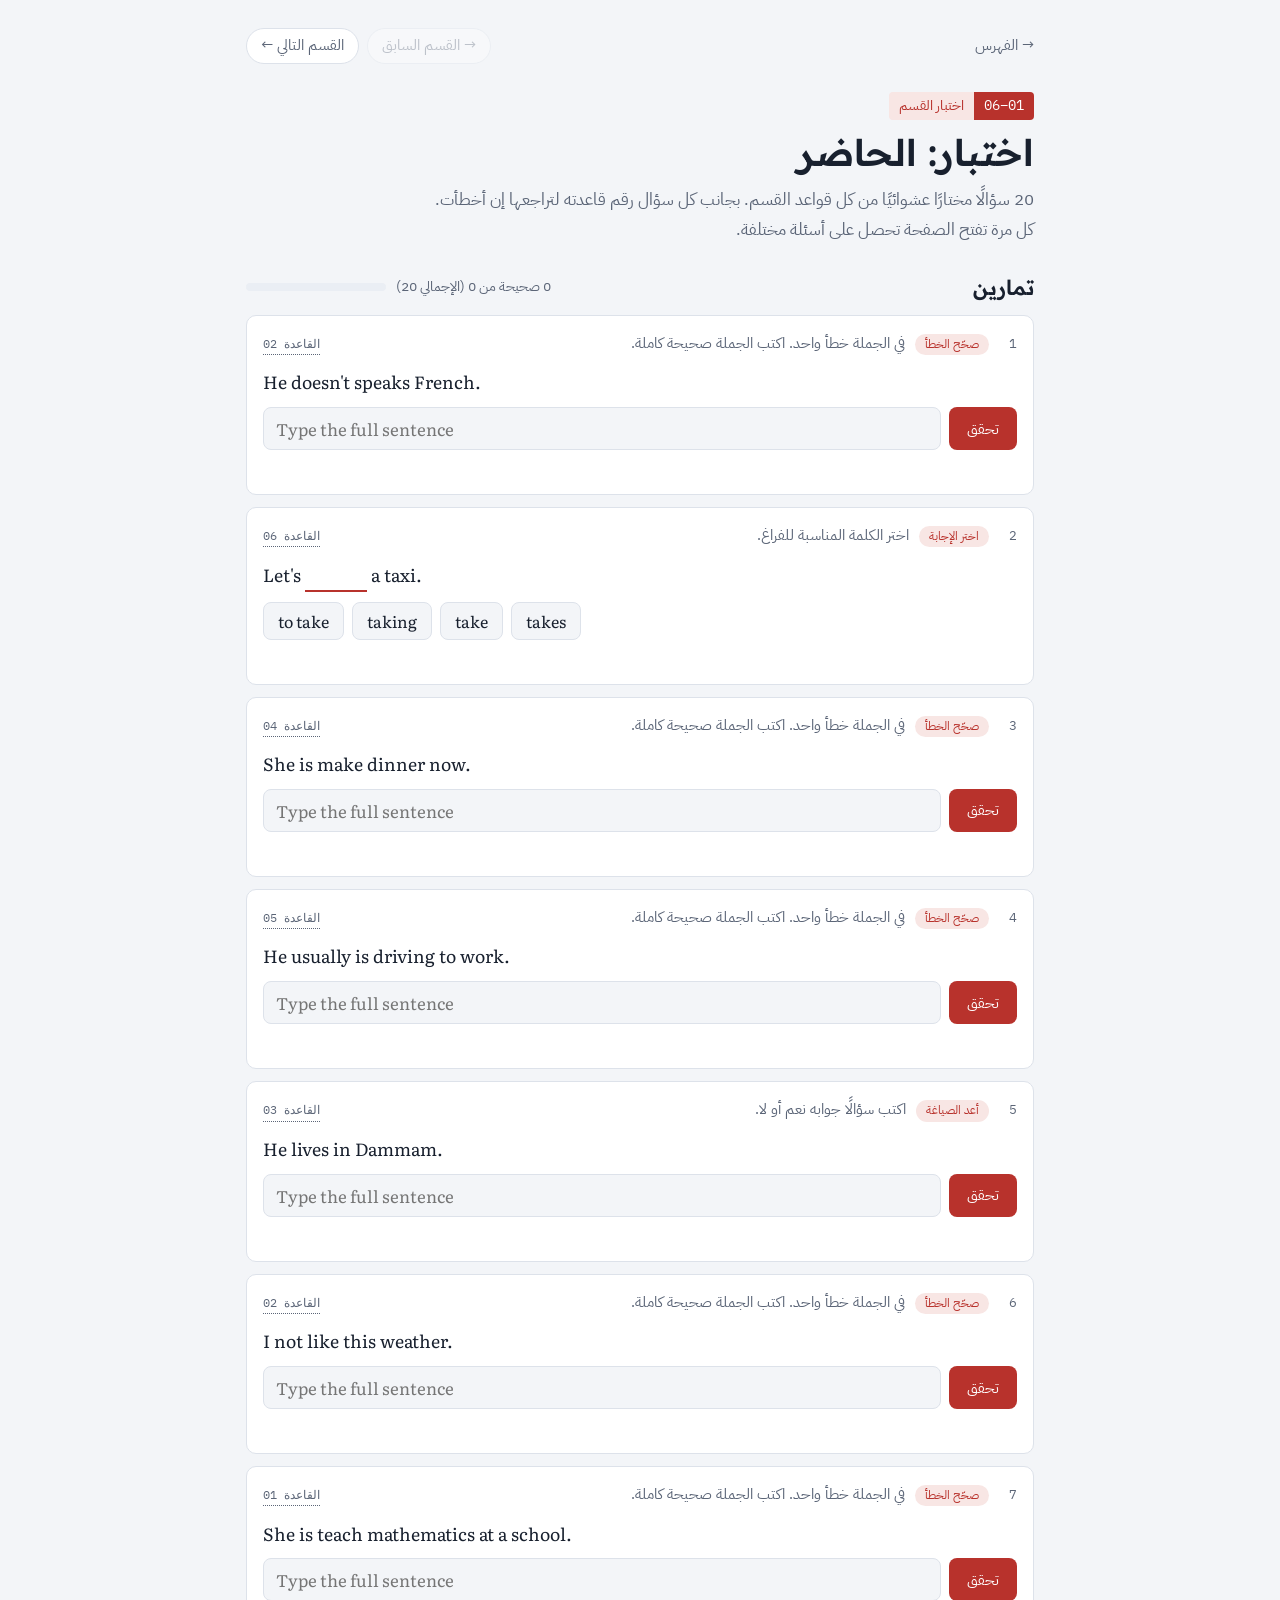
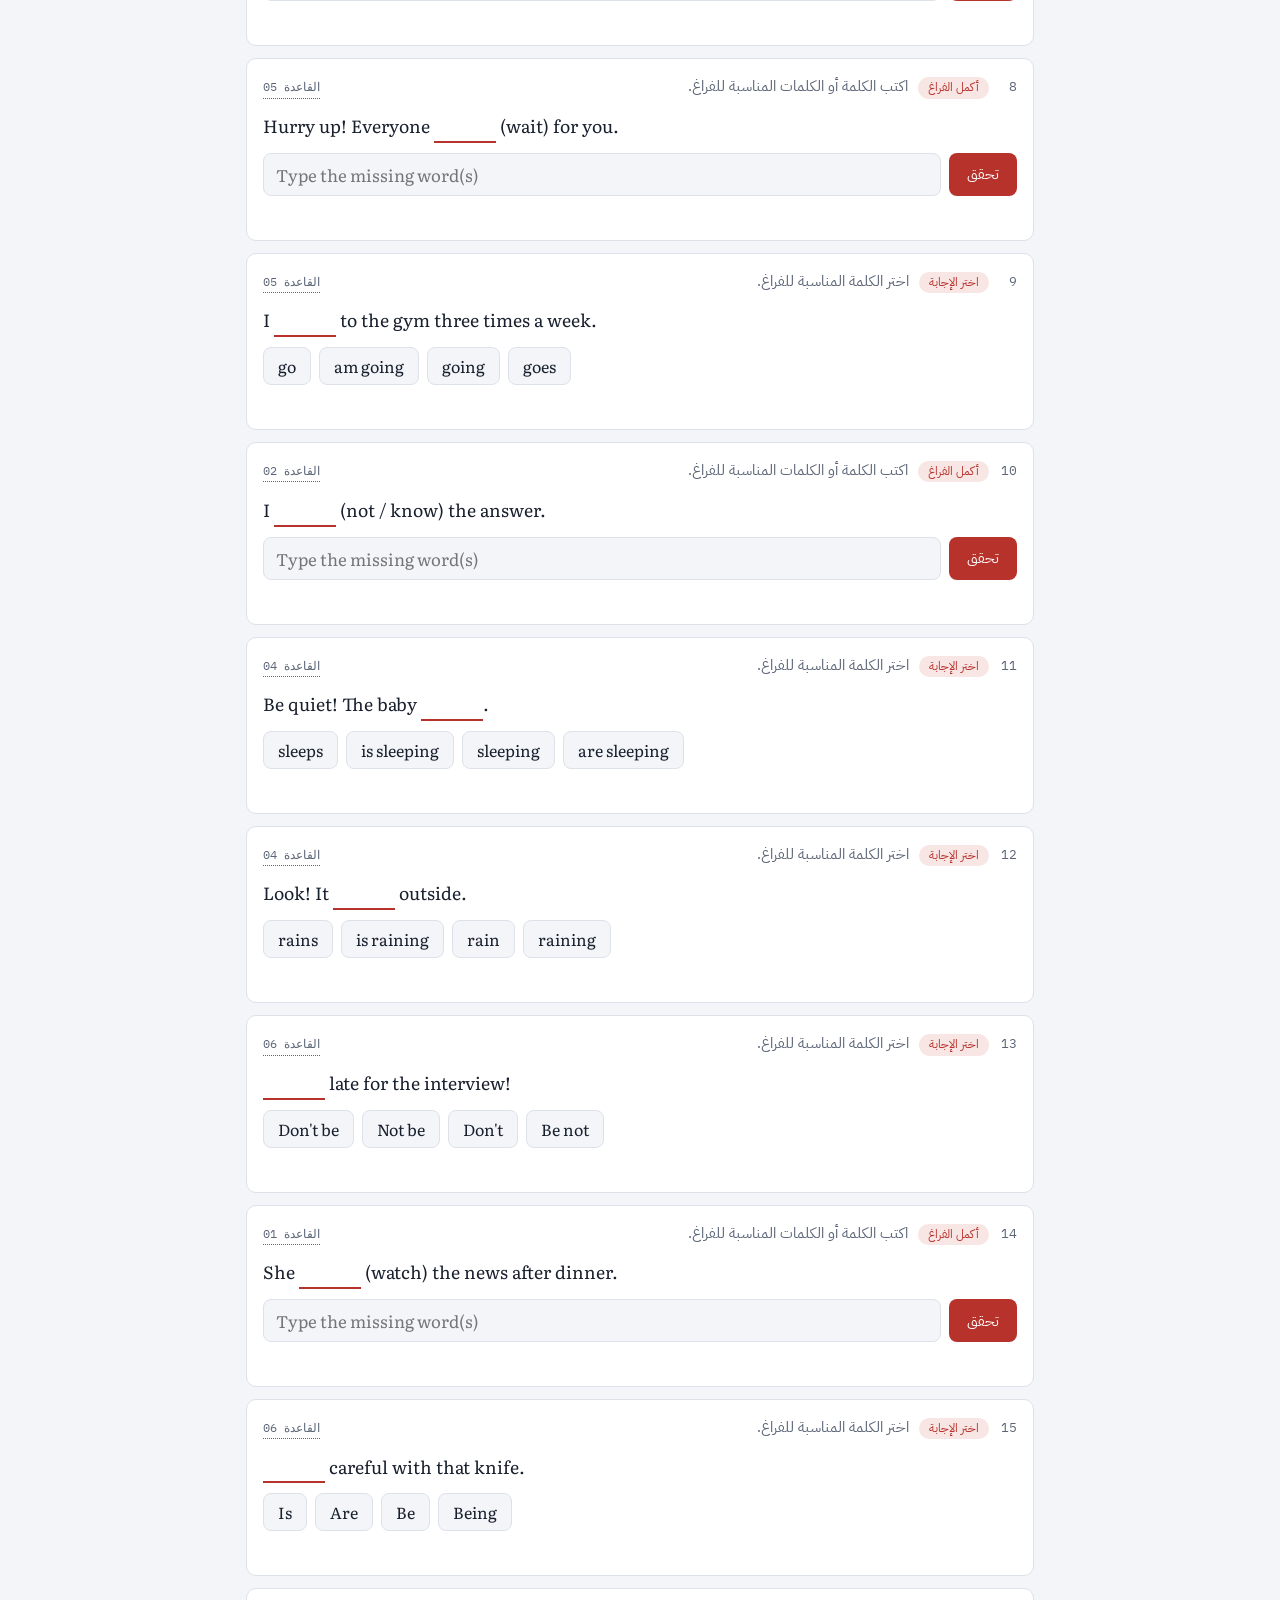
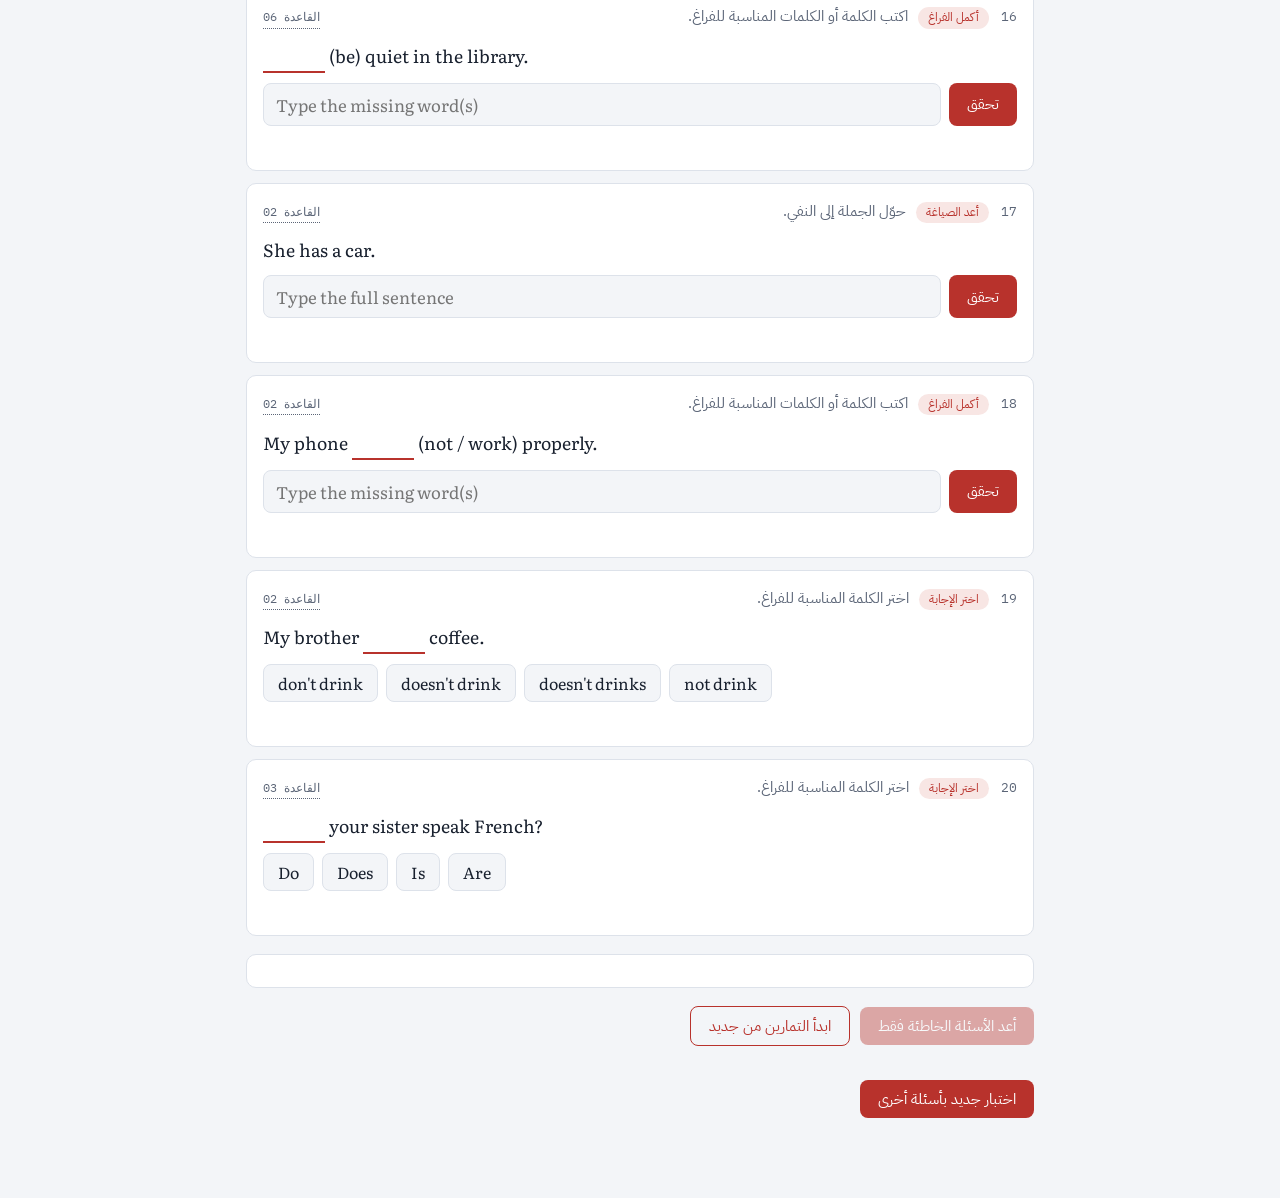
==== review.html @ ecc9dda6 "Add IELTS grammar study site: 120 rules with exercises and section tests Co-Authored-By: Claude Opus" ====
<!doctype html>
<html lang="ar" dir="rtl">
<head>
<meta charset="utf-8">
<meta name="viewport" content="width=device-width, initial-scale=1, viewport-fit=cover">
<title>اختبار القسم | قواعد الإنجليزية</title>
<link rel="preconnect" href="https://fonts.googleapis.com">
<link rel="preconnect" href="https://fonts.gstatic.com" crossorigin>
<link rel="stylesheet" href="https://fonts.googleapis.com/css2?family=IBM+Plex+Mono:wght@400;500&family=IBM+Plex+Sans+Arabic:wght@400;500;600&family=Literata:opsz,wght@7..72,400;7..72,600&family=Readex+Pro:wght@500;600&display=swap">
<link rel="stylesheet" href="assets/style.css">
<script src="data/catalog.js"></script>
<script src="assets/app.js"></script>
</head>
<body class="c-red">
<main class="wrap" id="review-root">
  <p>جارٍ تحضير الاختبار…</p>
</main>
</body>
</html>
---- assets/style.css ----
/* Layout: right-to-left study notebook — a narrow reading column, colored section tabs like the book's contents page. */
:root {
  --bg: #f3f5f8;
  --paper: #ffffff;
  --ink: #18202e;
  --muted: #5b6577;
  --line: #dde2ea;
  --soft: #eaeef4;

  --red: #b8322c;    --red-soft: #f8e6e4;
  --teal: #1f6b5a;   --teal-soft: #e1f0ec;
  --purple: #4e2f78; --purple-soft: #ece6f5;
  --orange: #c4621c; --orange-soft: #fbeadb;
  --olive: #5f8a1f;  --olive-soft: #ebf3dd;
  --blue: #2357a6;   --blue-soft: #e2ebf8;

  --ok: #1b7f45;   --ok-soft: #e0f3e8;
  --bad: #c0352b;  --bad-soft: #fbe5e2;

  /* token colors inside formulas */
  --tk-s: #2357a6; --tk-a: #c4621c; --tk-v: #1b7f45; --tk-n: #c0352b; --tk-q: #4e2f78;

  --f-ar: "IBM Plex Sans Arabic", "Segoe UI", Tahoma, sans-serif;
  --f-display: "Readex Pro", "IBM Plex Sans Arabic", "Segoe UI", sans-serif;
  --f-en: "Literata", Georgia, "Times New Roman", serif;
  --f-mono: "IBM Plex Mono", Consolas, monospace;

  --sec: var(--red);
  --sec-soft: var(--red-soft);
  --radius: 10px;
}
@media (prefers-color-scheme: dark) {
  :root:not([data-theme="light"]) {
    --bg: #11151c; --paper: #181e28; --ink: #e6eaf1; --muted: #9aa4b5; --line: #2a3240; --soft: #212936;
    --red: #ef7b70; --red-soft: #3a2224;
    --teal: #5cc2a6; --teal-soft: #17302b;
    --purple: #b79ae6; --purple-soft: #2b2340;
    --orange: #f2a065; --orange-soft: #3a2a1c;
    --olive: #a9d46a; --olive-soft: #26321a;
    --blue: #7fa9ec; --blue-soft: #1c2a42;
    --ok: #5fd08f; --ok-soft: #173225; --bad: #f2867b; --bad-soft: #3b2120;
    --tk-s: #7fa9ec; --tk-a: #f2a065; --tk-v: #5fd08f; --tk-n: #f2867b; --tk-q: #b79ae6;
    color-scheme: dark;
  }
}
:root[data-theme="dark"] {
  --bg: #11151c; --paper: #181e28; --ink: #e6eaf1; --muted: #9aa4b5; --line: #2a3240; --soft: #212936;
  --red: #ef7b70; --red-soft: #3a2224;
  --teal: #5cc2a6; --teal-soft: #17302b;
  --purple: #b79ae6; --purple-soft: #2b2340;
  --orange: #f2a065; --orange-soft: #3a2a1c;
  --olive: #a9d46a; --olive-soft: #26321a;
  --blue: #7fa9ec; --blue-soft: #1c2a42;
  --ok: #5fd08f; --ok-soft: #173225; --bad: #f2867b; --bad-soft: #3b2120;
  --tk-s: #7fa9ec; --tk-a: #f2a065; --tk-v: #5fd08f; --tk-n: #f2867b; --tk-q: #b79ae6;
  color-scheme: dark;
}

.c-red    { --sec: var(--red);    --sec-soft: var(--red-soft); }
.c-teal   { --sec: var(--teal);   --sec-soft: var(--teal-soft); }
.c-purple { --sec: var(--purple); --sec-soft: var(--purple-soft); }
.c-orange { --sec: var(--orange); --sec-soft: var(--orange-soft); }
.c-olive  { --sec: var(--olive);  --sec-soft: var(--olive-soft); }
.c-blue   { --sec: var(--blue);   --sec-soft: var(--blue-soft); }

* { box-sizing: border-box; }
html { -webkit-text-size-adjust: 100%; }
body {
  margin: 0;
  background: var(--bg);
  color: var(--ink);
  font-family: var(--f-ar);
  font-size: 17px;
  line-height: 1.75;
}
a { color: var(--sec); }
a:focus-visible, button:focus-visible, input:focus-visible { outline: 3px solid var(--sec); outline-offset: 2px; }

.wrap {
  max-width: 820px;
  margin: 0 auto;
  padding-block: 28px 80px;
  padding-left: max(16px, env(safe-area-inset-left, 0px));
  padding-right: max(16px, env(safe-area-inset-right, 0px));
}

h1, h2, h3 { font-family: var(--f-display); line-height: 1.35; text-wrap: balance; margin: 0; }
h1 { font-size: clamp(1.7rem, 4vw, 2.3rem); font-weight: 600; }
h2 { font-size: 1.3rem; font-weight: 600; }
h3 { font-size: 1.05rem; font-weight: 600; }
p { margin: 0; }

.en { font-family: var(--f-en); direction: ltr; unicode-bidi: isolate; }
.en-block { font-family: var(--f-en); direction: ltr; text-align: left; }

/* ---------- top bar ---------- */
.topbar { display: flex; align-items: center; justify-content: space-between; gap: 12px; flex-wrap: wrap; margin-bottom: 28px; font-size: .92rem; color: var(--muted); }
.topbar a { color: var(--muted); text-decoration: none; }
.topbar a:hover { color: var(--ink); }
.pager { display: flex; gap: 8px; }
.pager a { border: 1px solid var(--line); border-radius: 999px; padding: 4px 14px; background: var(--paper); }
.pager a[aria-disabled="true"] { opacity: .35; pointer-events: none; }

/* ---------- home ---------- */
.home-head { display: grid; gap: 10px; margin-bottom: 26px; }
.home-head .lead { color: var(--muted); max-width: 60ch; }
.stats { display: flex; gap: 22px; flex-wrap: wrap; margin-top: 6px; font-size: .95rem; }
.stats b { font-family: var(--f-display); font-size: 1.4rem; font-variant-numeric: tabular-nums; display: block; line-height: 1.2; }
.legend { display: flex; gap: 16px; flex-wrap: wrap; font-size: .85rem; color: var(--muted); margin-bottom: 18px; }
.legend span { display: inline-flex; align-items: center; gap: 6px; }

.group { margin-bottom: 26px; }
.group-head { display: flex; align-items: baseline; gap: 10px; padding-bottom: 6px; border-bottom: 2px solid var(--sec); margin-bottom: 6px; }
.group-head h2 { color: var(--sec); }
.group-head .en { color: var(--muted); font-size: .9rem; }
.group-head .count { margin-inline-start: auto; font-size: .82rem; color: var(--muted); font-variant-numeric: tabular-nums; }

.rules { list-style: none; margin: 0; padding: 0; }
.rule { display: grid; grid-template-columns: 46px 1fr auto; align-items: center; gap: 12px; padding: 7px 0; border-bottom: 1px solid var(--line); }
.rule .num { background: var(--sec); color: var(--paper); font-family: var(--f-mono); font-size: .85rem; text-align: center; border-radius: 4px 0 0 4px; padding: 2px 0; font-variant-numeric: tabular-nums; }
.rule .name { min-width: 0; direction: ltr; unicode-bidi: isolate; text-align: right; font-family: var(--f-en); font-size: 1rem; }
.rule a.name { color: var(--ink); text-decoration: none; }
.rule a.name:hover { color: var(--sec); }
.rule.locked .name { color: var(--muted); }
.rule.locked .num { opacity: .45; }
.rule .state { font-size: .78rem; white-space: nowrap; min-width: 64px; text-align: center; border-radius: 999px; padding: 1px 10px; }
.state.soon { color: var(--muted); }
.state.todo { background: var(--sec-soft); color: var(--sec); }
.state.done { background: var(--ok-soft); color: var(--ok); font-variant-numeric: tabular-nums; }
.state.mid  { background: var(--orange-soft); color: var(--orange); font-variant-numeric: tabular-nums; }
.star { color: var(--orange); font-size: .8rem; margin-inline-start: 6px; }

/* ---------- lesson ---------- */
.lesson-head { display: grid; gap: 8px; margin-bottom: 28px; }
.tab { display: inline-flex; align-items: stretch; align-self: start; justify-self: start; font-size: .85rem; border-radius: 4px; overflow: hidden; }
.tab .n { background: var(--sec); color: var(--paper); padding: 2px 10px; font-family: var(--f-mono); }
.tab .g { background: var(--sec-soft); color: var(--sec); padding: 2px 10px; }
.lesson-head .en-title { font-family: var(--f-en); font-size: 1.15rem; color: var(--muted); direction: ltr; text-align: right; }

section.block { margin-bottom: 34px; }
section.block > h2 { display: flex; align-items: center; gap: 10px; margin-bottom: 12px; }
section.block > h2::before { content: ""; width: 10px; height: 10px; background: var(--sec); border-radius: 2px; flex: none; }

.idea { font-size: 1.12rem; background: var(--paper); border-inline-start: 4px solid var(--sec); padding: 16px 18px; border-radius: 0 var(--radius) var(--radius) 0; }
.uses { margin: 14px 0 0; padding: 0; list-style: none; display: grid; gap: 8px; }
.uses li { display: grid; grid-template-columns: 22px 1fr; gap: 6px; }
.uses li::before { content: "\2190"; color: var(--sec); font-weight: 700; }
.uses li > div { min-width: 0; }
.uses .en { color: var(--muted); font-size: .95rem; }

/* formula table */
.formula-wrap { overflow-x: auto; background: var(--paper); border: 1px solid var(--line); border-radius: var(--radius); }
.formula { width: 100%; border-collapse: collapse; }
.formula th { font-weight: 600; font-size: .9rem; color: var(--sec); background: var(--sec-soft); text-align: right; padding: 10px 14px; width: 92px; white-space: nowrap; }
.formula td { padding: 10px 14px; font-family: var(--f-en); direction: ltr; text-align: left; font-size: 1.05rem; }
.formula tr + tr th, .formula tr + tr td { border-top: 1px solid var(--line); }
.tk { font-weight: 600; }
.tk-s { color: var(--tk-s); } .tk-a { color: var(--tk-a); } .tk-v { color: var(--tk-v); } .tk-n { color: var(--tk-n); } .tk-q { color: var(--tk-q); }
.tk-x { color: var(--muted); }
.arrow { color: var(--muted); padding: 0 6px; font-family: var(--f-ar); }
.key { display: flex; flex-wrap: wrap; gap: 6px 16px; font-size: .82rem; color: var(--muted); margin-top: 10px; }
.key span::before { content: ""; display: inline-block; width: 9px; height: 9px; border-radius: 2px; margin-inline-end: 6px; background: currentColor; vertical-align: middle; }

.notes { display: grid; gap: 12px; }
.note { background: var(--paper); border: 1px solid var(--line); border-radius: var(--radius); padding: 14px 16px; }
.note h3 { margin-bottom: 4px; color: var(--sec); }
.note .en-block { margin-top: 6px; font-size: .98rem; }

.examples { display: grid; gap: 0; background: var(--paper); border: 1px solid var(--line); border-radius: var(--radius); }
.ex { padding: 10px 16px; display: grid; gap: 2px; }
.ex + .ex { border-top: 1px solid var(--line); }
.ex .en-block { font-size: 1.05rem; }
.ex .ar { color: var(--muted); font-size: .92rem; }

.mistakes { display: grid; gap: 10px; }
.mistake { background: var(--paper); border: 1px solid var(--line); border-radius: var(--radius); padding: 12px 16px; display: grid; gap: 6px; }
.mistake .pair { display: flex; flex-wrap: wrap; gap: 6px 18px; direction: ltr; justify-content: flex-end; font-family: var(--f-en); }
.wrong { color: var(--bad); text-decoration: line-through; text-decoration-thickness: 1.5px; }
.wrong::after { content: " \2717"; text-decoration: none; display: inline-block; margin-left: 4px; }
.right { color: var(--ok); font-weight: 600; }
.right::after { content: " \2713"; display: inline-block; margin-left: 4px; }
.mistake .why { font-size: .93rem; color: var(--muted); }

.ielts { background: var(--blue-soft); color: var(--ink); border-radius: var(--radius); padding: 16px 18px; display: grid; gap: 8px; }
.ielts h2 { color: var(--blue); }
.ielts h2::before { background: var(--blue) !important; }
.ielts .en-block { font-size: .98rem; }

/* ---------- quiz ---------- */
.quiz-head { display: flex; flex-wrap: wrap; align-items: center; gap: 12px; margin-bottom: 14px; }
.quiz-head h2 { margin: 0; }
.scorebar { margin-inline-start: auto; display: flex; align-items: center; gap: 10px; font-size: .9rem; color: var(--muted); font-variant-numeric: tabular-nums; }
.meter { width: 140px; height: 8px; background: var(--soft); border-radius: 999px; overflow: hidden; display: flex; flex-direction: row-reverse; }
.meter i { display: block; height: 100%; }
.meter .m-ok { background: var(--ok); } .meter .m-bad { background: var(--bad); }

.qs { list-style: none; margin: 0; padding: 0; display: grid; gap: 12px; counter-reset: q; }
.q { background: var(--paper); border: 1px solid var(--line); border-radius: var(--radius); padding: 14px 16px; display: grid; gap: 10px; counter-increment: q; }
.q.is-ok { border-color: var(--ok); }
.q.is-bad { border-color: var(--bad); }
.q-top { display: flex; gap: 10px; align-items: baseline; flex-wrap: wrap; }
.q-top::before { content: counter(q); font-family: var(--f-mono); font-size: .8rem; color: var(--muted); min-width: 1.4em; }
.q-type { font-size: .76rem; color: var(--sec); background: var(--sec-soft); border-radius: 999px; padding: 0 10px; }
.q-ask { font-size: .95rem; color: var(--muted); }
.q-text { font-family: var(--f-en); direction: ltr; text-align: left; font-size: 1.1rem; }
.q-text .blank { display: inline-block; min-width: 3.5em; border-bottom: 2px solid var(--sec); }
.opts { display: flex; flex-wrap: wrap; gap: 8px; direction: ltr; justify-content: flex-start; }
.opt { font-family: var(--f-en); font-size: 1rem; background: var(--bg); color: var(--ink); border: 1px solid var(--line); border-radius: 8px; padding: 6px 14px; cursor: pointer; }
.opt:hover:not(:disabled) { border-color: var(--sec); }
.opt.picked-ok { background: var(--ok-soft); border-color: var(--ok); color: var(--ok); font-weight: 600; }
.opt.picked-bad { background: var(--bad-soft); border-color: var(--bad); color: var(--bad); text-decoration: line-through; }
.opt.reveal { border-color: var(--ok); color: var(--ok); }
.opt:disabled { cursor: default; }
.answer-row { display: flex; gap: 8px; flex-wrap: wrap; direction: ltr; }
.answer-row input { flex: 1 1 220px; min-width: 0; font-family: var(--f-en); font-size: 1.05rem; padding: 8px 12px; border: 1px solid var(--line); border-radius: 8px; background: var(--bg); color: var(--ink); }
.answer-row input:disabled { opacity: .85; }
.btn { font-family: var(--f-ar); font-size: .95rem; border: 0; border-radius: 8px; padding: 8px 18px; background: var(--sec); color: var(--paper); cursor: pointer; }
.btn.ghost { background: transparent; color: var(--sec); border: 1px solid var(--sec); }
.btn:disabled { opacity: .4; cursor: default; }
.hint { font-size: .85rem; color: var(--muted); }
.feedback { border-radius: 8px; padding: 10px 14px; font-size: .95rem; display: grid; gap: 4px; }
.feedback.ok { background: var(--ok-soft); }
.feedback.bad { background: var(--bad-soft); }
.feedback .verdict { font-weight: 700; }
.feedback.ok .verdict { color: var(--ok); }
.feedback.bad .verdict { color: var(--bad); }
.feedback .model { direction: ltr; text-align: left; font-family: var(--f-en); }

.quiz-foot { margin-top: 18px; display: flex; flex-wrap: wrap; gap: 10px; align-items: center; }
.result { background: var(--paper); border: 1px solid var(--line); border-radius: var(--radius); padding: 16px 18px; margin-top: 18px; display: grid; gap: 6px; }
.result b { font-family: var(--f-display); font-size: 1.6rem; font-variant-numeric: tabular-nums; }

footer.foot { margin-top: 40px; font-size: .85rem; color: var(--muted); border-top: 1px solid var(--line); padding-top: 14px; }

@media (max-width: 520px) {
  .formula tr { display: grid; }
  .formula th { width: auto; padding: 6px 14px; }
  .formula td { padding: 8px 14px 12px; }
  .formula tr + tr td { border-top: 0; }
  body { font-size: 16px; }
  .rule { grid-template-columns: 40px 1fr auto; gap: 8px; }
  .scorebar { margin-inline-start: 0; width: 100%; }
}
@media (prefers-reduced-motion: no-preference) {
  .q, .opt, .btn { transition: border-color .15s, background-color .15s; }
}

/* ---------- section review ---------- */
.review-link { font-size: .82rem; color: var(--sec); border: 1px solid var(--sec); border-radius: 999px; padding: 0 12px; text-decoration: none; white-space: nowrap; font-variant-numeric: tabular-nums; }
.review-link:hover { background: var(--sec-soft); }
.group-head { flex-wrap: wrap; }
.q-src { margin-inline-start: auto; font-size: .76rem; font-family: var(--f-mono); color: var(--muted); text-decoration: none; border-bottom: 1px dotted var(--muted); }
.q-src:hover { color: var(--sec); border-color: var(--sec); }
.lead-note { color: var(--muted); max-width: 62ch; }
.result .btn { justify-self: start; text-decoration: none; }
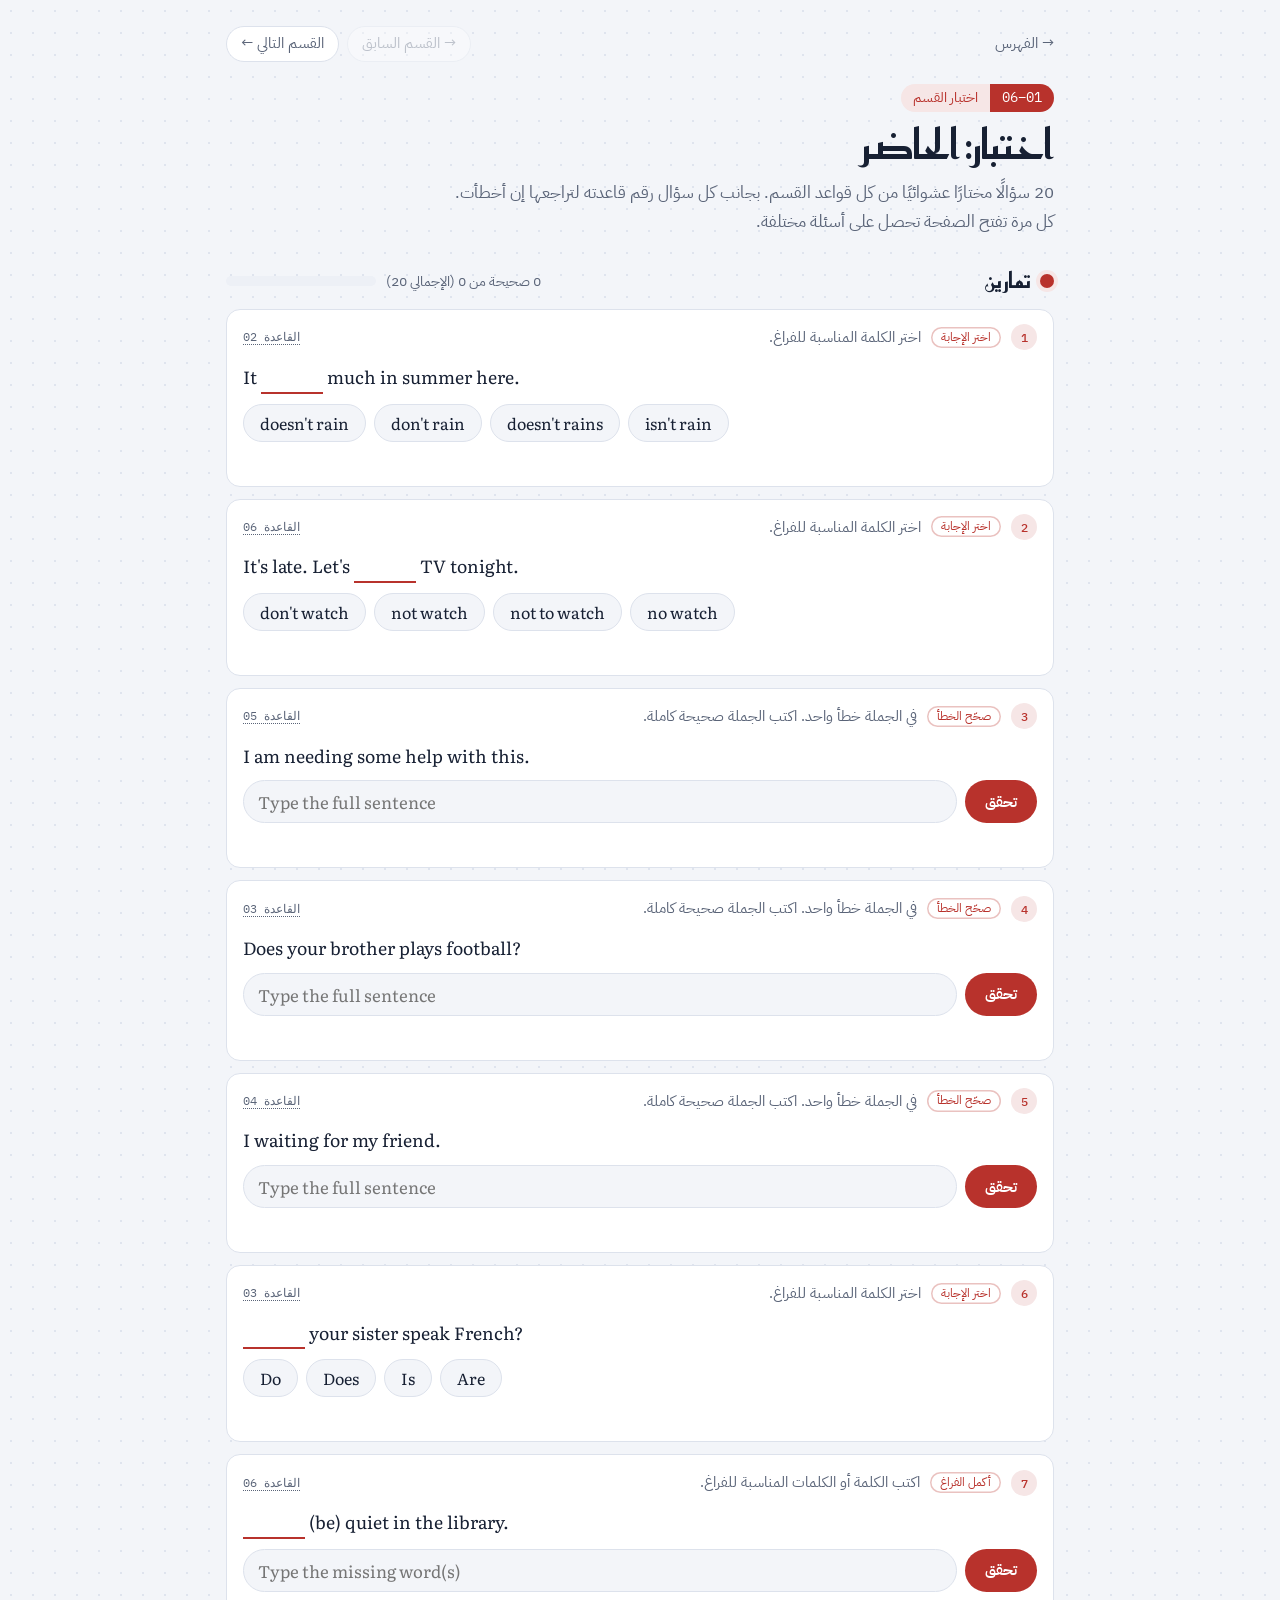
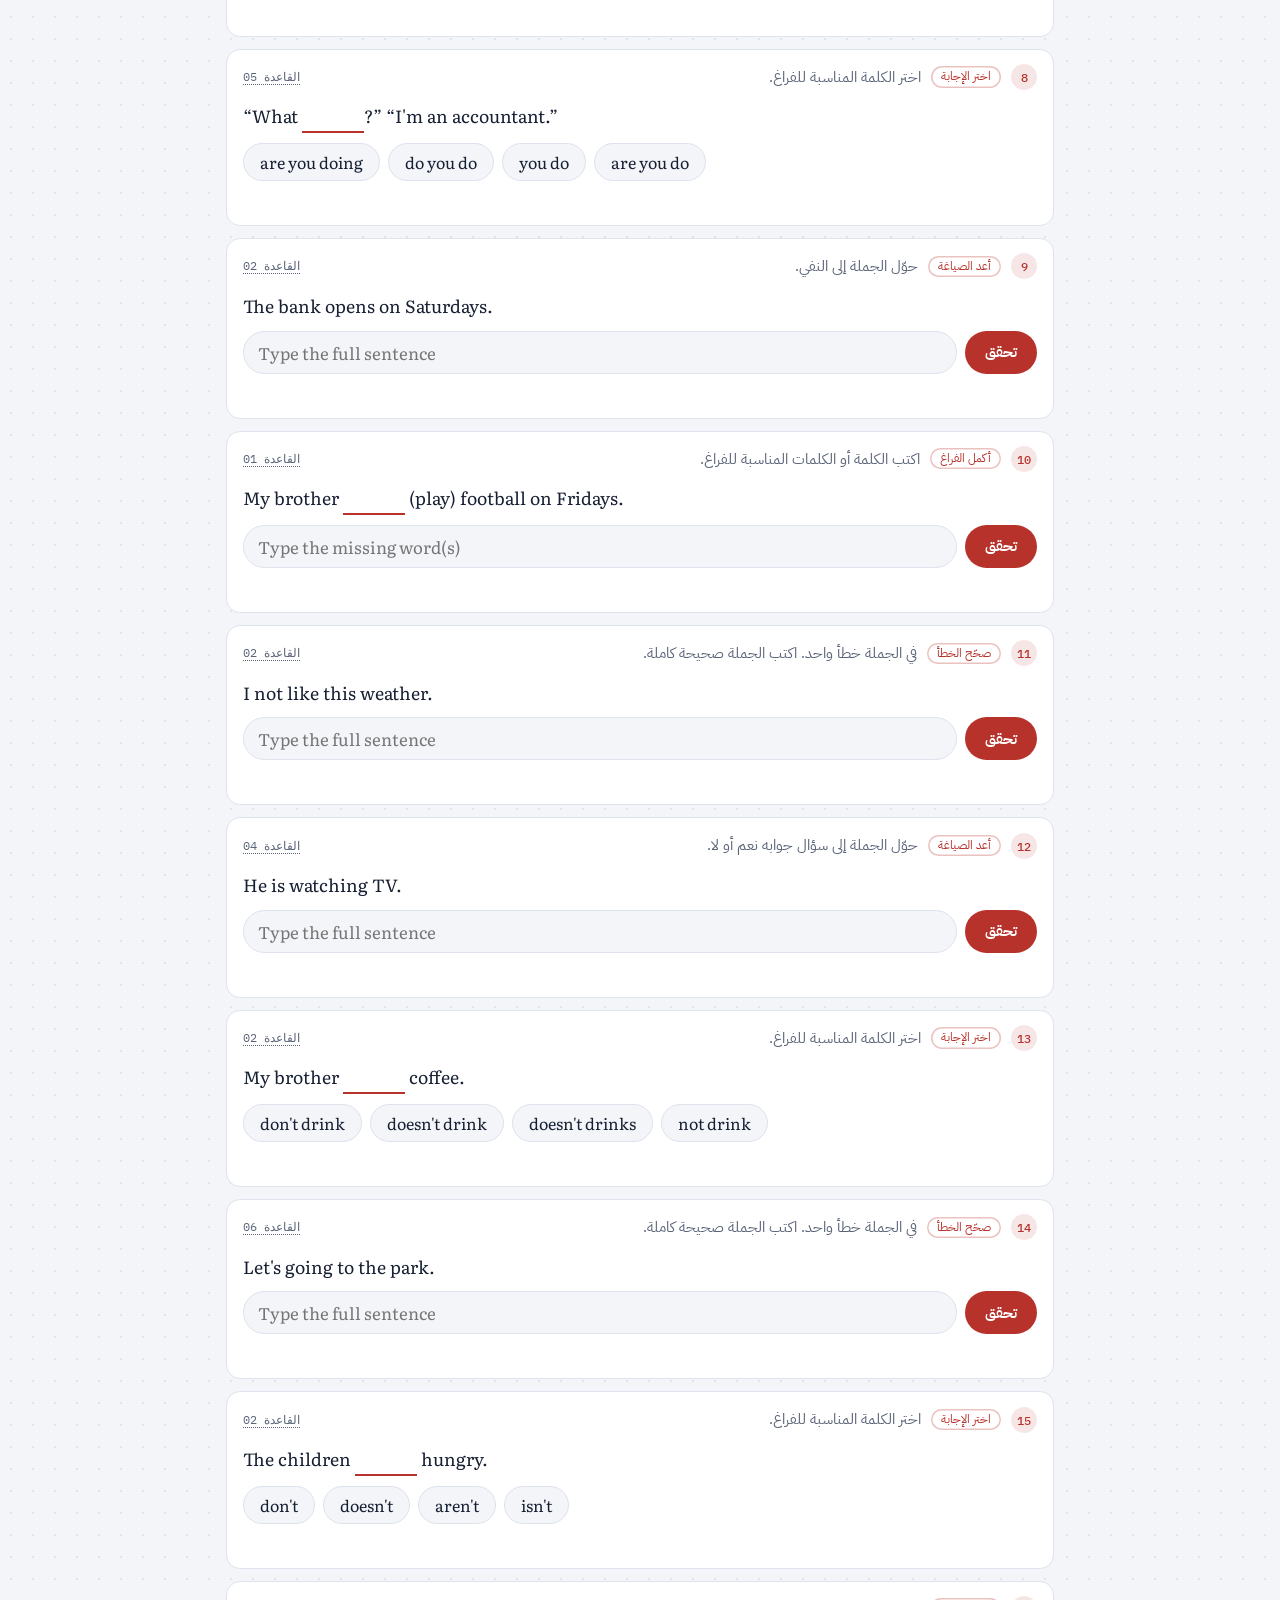
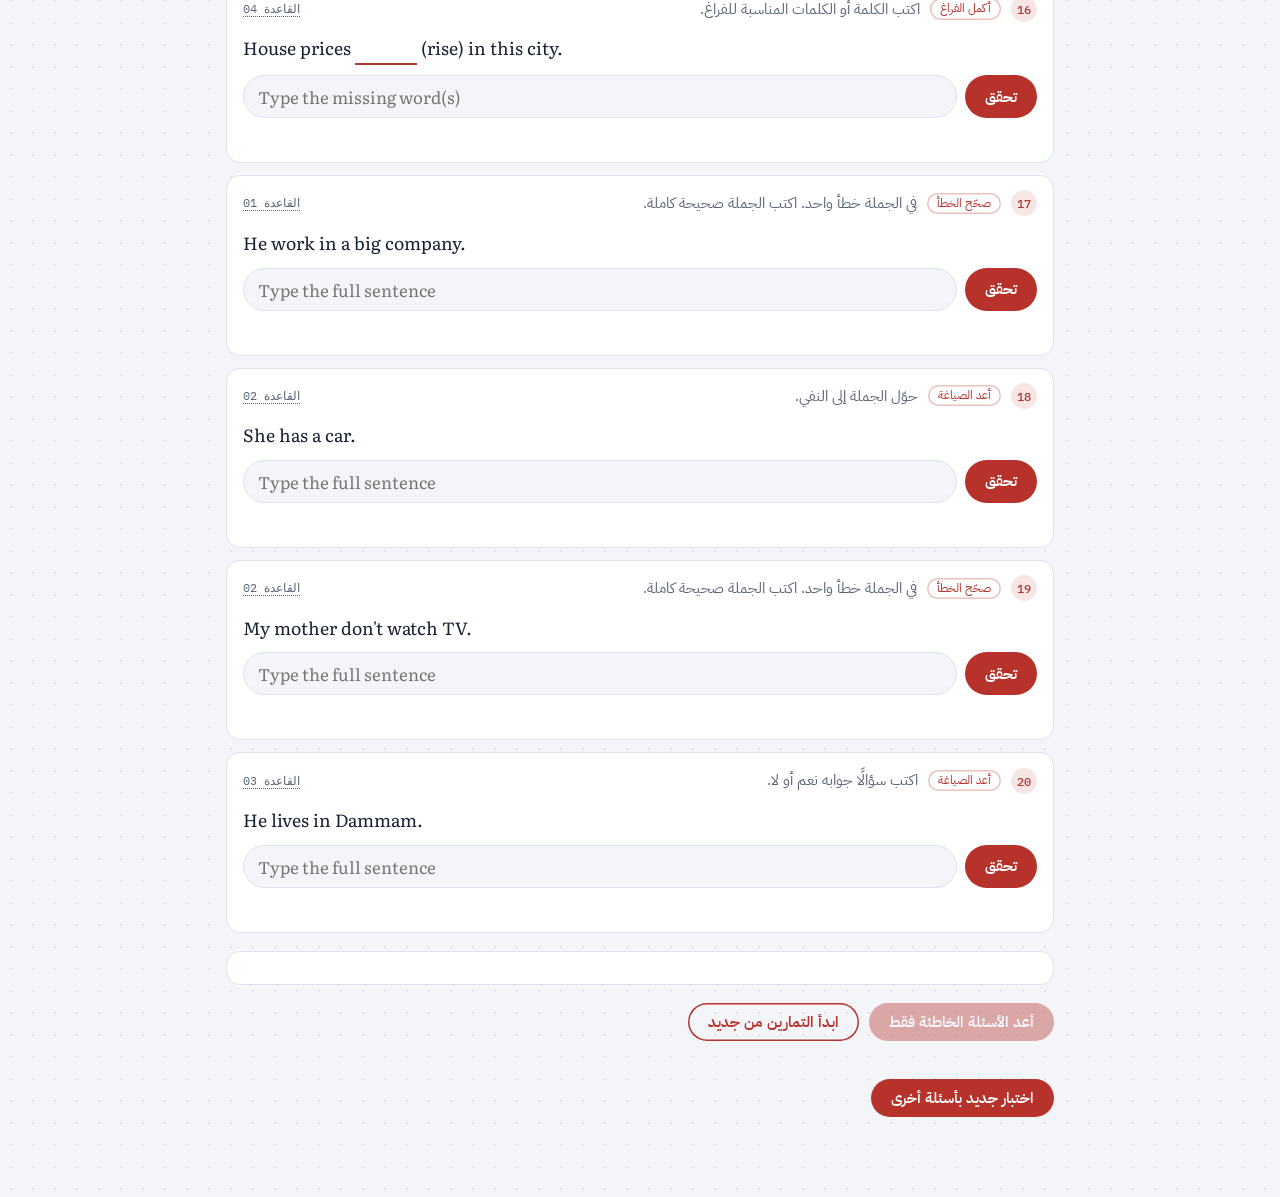
==== commit fc90274e: "Redesign site and add visual diagrams to all 120 rules - New look: dotted study-map paper, Kufi head" ====
--- a/review.html
+++ b/review.html
@@ -6,9 +6,10 @@
 <title>اختبار القسم | قواعد الإنجليزية</title>
 <link rel="preconnect" href="https://fonts.googleapis.com">
 <link rel="preconnect" href="https://fonts.gstatic.com" crossorigin>
-<link rel="stylesheet" href="https://fonts.googleapis.com/css2?family=IBM+Plex+Mono:wght@400;500&family=IBM+Plex+Sans+Arabic:wght@400;500;600&family=Literata:opsz,wght@7..72,400;7..72,600&family=Readex+Pro:wght@500;600&display=swap">
+<link rel="stylesheet" href="https://fonts.googleapis.com/css2?family=IBM+Plex+Mono:wght@400;500&family=IBM+Plex+Sans+Arabic:wght@400;500;600&family=Literata:opsz,wght@7..72,400;7..72,600&family=Reem+Kufi:wght@500;600;700&display=swap">
 <link rel="stylesheet" href="assets/style.css">
 <script src="data/catalog.js"></script>
+<script src="assets/diagrams.js"></script>
 <script src="assets/app.js"></script>
 </head>
 <body class="c-red">
--- a/assets/style.css
+++ b/assets/style.css
@@ -1,255 +1,448 @@
-/* Layout: right-to-left study notebook — a narrow reading column, colored section tabs like the book's contents page. */
+/* Layout: a study map — dotted-grid paper, a Kufi display face, the book's section colours as the colour code; diagrams in each rule draw with the section colour. */
 :root {
-  --bg: #f3f5f8;
+  --bg: #f3f5f9;
+  --grid: #dfe4ee;
   --paper: #ffffff;
-  --ink: #18202e;
-  --muted: #5b6577;
-  --line: #dde2ea;
-  --soft: #eaeef4;
-
-  --red: #b8322c;    --red-soft: #f8e6e4;
-  --teal: #1f6b5a;   --teal-soft: #e1f0ec;
-  --purple: #4e2f78; --purple-soft: #ece6f5;
-  --orange: #c4621c; --orange-soft: #fbeadb;
-  --olive: #5f8a1f;  --olive-soft: #ebf3dd;
-  --blue: #2357a6;   --blue-soft: #e2ebf8;
-
-  --ok: #1b7f45;   --ok-soft: #e0f3e8;
-  --bad: #c0352b;  --bad-soft: #fbe5e2;
-
-  /* token colors inside formulas */
-  --tk-s: #2357a6; --tk-a: #c4621c; --tk-v: #1b7f45; --tk-n: #c0352b; --tk-q: #4e2f78;
+  --ink: #172033;
+  --muted: #5a6478;
+  --line: #dde2ec;
+  --soft: #edf0f6;
+
+  --red: #b8322c;
+  --teal: #1d6b5a;
+  --purple: #573589;
+  --orange: #c05a14;
+  --olive: #557d16;
+  --blue: #2357a6;
+
+  --ok: #1b7f45;
+  --warn: #c07a00;
+  --bad: #c0352b;
+
+  /* sentence-part colours */
+  --tk-s: #2357a6; --tk-a: #c05a14; --tk-v: #1b7f45; --tk-n: #c0352b; --tk-q: #6b3fa8; --tk-x: #5a6478;
 
   --f-ar: "IBM Plex Sans Arabic", "Segoe UI", Tahoma, sans-serif;
-  --f-display: "Readex Pro", "IBM Plex Sans Arabic", "Segoe UI", sans-serif;
+  --f-display: "Reem Kufi", "IBM Plex Sans Arabic", "Segoe UI", sans-serif;
   --f-en: "Literata", Georgia, "Times New Roman", serif;
   --f-mono: "IBM Plex Mono", Consolas, monospace;
 
-  --sec: var(--red);
-  --sec-soft: var(--red-soft);
-  --radius: 10px;
+  --sec: var(--blue);
+  --alt: var(--orange);
+  --radius: 14px;
 }
 @media (prefers-color-scheme: dark) {
   :root:not([data-theme="light"]) {
-    --bg: #11151c; --paper: #181e28; --ink: #e6eaf1; --muted: #9aa4b5; --line: #2a3240; --soft: #212936;
-    --red: #ef7b70; --red-soft: #3a2224;
-    --teal: #5cc2a6; --teal-soft: #17302b;
-    --purple: #b79ae6; --purple-soft: #2b2340;
-    --orange: #f2a065; --orange-soft: #3a2a1c;
-    --olive: #a9d46a; --olive-soft: #26321a;
-    --blue: #7fa9ec; --blue-soft: #1c2a42;
-    --ok: #5fd08f; --ok-soft: #173225; --bad: #f2867b; --bad-soft: #3b2120;
-    --tk-s: #7fa9ec; --tk-a: #f2a065; --tk-v: #5fd08f; --tk-n: #f2867b; --tk-q: #b79ae6;
+    --bg: #0f131b; --grid: #1c2331; --paper: #161c27; --ink: #e7ebf2; --muted: #9ca6b8; --line: #283142; --soft: #1e2532;
+    --red: #f07d72; --teal: #5cc6a8; --purple: #b99cf0; --orange: #f2a065; --olive: #a7d36a; --blue: #84aef0;
+    --ok: #5fd08f; --warn: #f0c060; --bad: #f2867b;
+    --tk-s: #84aef0; --tk-a: #f2a065; --tk-v: #5fd08f; --tk-n: #f2867b; --tk-q: #c5a6f5; --tk-x: #9ca6b8;
     color-scheme: dark;
   }
 }
 :root[data-theme="dark"] {
-  --bg: #11151c; --paper: #181e28; --ink: #e6eaf1; --muted: #9aa4b5; --line: #2a3240; --soft: #212936;
-  --red: #ef7b70; --red-soft: #3a2224;
-  --teal: #5cc2a6; --teal-soft: #17302b;
-  --purple: #b79ae6; --purple-soft: #2b2340;
-  --orange: #f2a065; --orange-soft: #3a2a1c;
-  --olive: #a9d46a; --olive-soft: #26321a;
-  --blue: #7fa9ec; --blue-soft: #1c2a42;
-  --ok: #5fd08f; --ok-soft: #173225; --bad: #f2867b; --bad-soft: #3b2120;
-  --tk-s: #7fa9ec; --tk-a: #f2a065; --tk-v: #5fd08f; --tk-n: #f2867b; --tk-q: #b79ae6;
+  --bg: #0f131b; --grid: #1c2331; --paper: #161c27; --ink: #e7ebf2; --muted: #9ca6b8; --line: #283142; --soft: #1e2532;
+  --red: #f07d72; --teal: #5cc6a8; --purple: #b99cf0; --orange: #f2a065; --olive: #a7d36a; --blue: #84aef0;
+  --ok: #5fd08f; --warn: #f0c060; --bad: #f2867b;
+  --tk-s: #84aef0; --tk-a: #f2a065; --tk-v: #5fd08f; --tk-n: #f2867b; --tk-q: #c5a6f5; --tk-x: #9ca6b8;
   color-scheme: dark;
 }
 
-.c-red    { --sec: var(--red);    --sec-soft: var(--red-soft); }
-.c-teal   { --sec: var(--teal);   --sec-soft: var(--teal-soft); }
-.c-purple { --sec: var(--purple); --sec-soft: var(--purple-soft); }
-.c-orange { --sec: var(--orange); --sec-soft: var(--orange-soft); }
-.c-olive  { --sec: var(--olive);  --sec-soft: var(--olive-soft); }
-.c-blue   { --sec: var(--blue);   --sec-soft: var(--blue-soft); }
+/* section colour + a contrasting second colour for diagrams */
+.c-red    { --sec: var(--red);    --alt: var(--blue); }
+.c-teal   { --sec: var(--teal);   --alt: var(--orange); }
+.c-purple { --sec: var(--purple); --alt: var(--teal); }
+.c-orange { --sec: var(--orange); --alt: var(--blue); }
+.c-olive  { --sec: var(--olive);  --alt: var(--purple); }
+.c-blue   { --sec: var(--blue);   --alt: var(--orange); }
+.c-red, .c-teal, .c-purple, .c-orange, .c-olive, .c-blue, body {
+  --sec-soft: color-mix(in srgb, var(--sec) 12%, var(--paper));
+  --sec-mid: color-mix(in srgb, var(--sec) 30%, var(--paper));
+  --alt-soft: color-mix(in srgb, var(--alt) 13%, var(--paper));
+}
 
 * { box-sizing: border-box; }
 html { -webkit-text-size-adjust: 100%; }
 body {
   margin: 0;
-  background: var(--bg);
+  background-color: var(--bg);
+  background-image: radial-gradient(var(--grid) 1.1px, transparent 1.2px);
+  background-size: 22px 22px;
   color: var(--ink);
   font-family: var(--f-ar);
   font-size: 17px;
   line-height: 1.75;
 }
 a { color: var(--sec); }
-a:focus-visible, button:focus-visible, input:focus-visible { outline: 3px solid var(--sec); outline-offset: 2px; }
+a:focus-visible, button:focus-visible, input:focus-visible { outline: 3px solid var(--sec); outline-offset: 2px; border-radius: 6px; }
 
 .wrap {
-  max-width: 820px;
+  max-width: 860px;
   margin: 0 auto;
-  padding-block: 28px 80px;
+  padding-block: 26px 80px;
   padding-left: max(16px, env(safe-area-inset-left, 0px));
   padding-right: max(16px, env(safe-area-inset-right, 0px));
 }
-
-h1, h2, h3 { font-family: var(--f-display); line-height: 1.35; text-wrap: balance; margin: 0; }
-h1 { font-size: clamp(1.7rem, 4vw, 2.3rem); font-weight: 600; }
-h2 { font-size: 1.3rem; font-weight: 600; }
-h3 { font-size: 1.05rem; font-weight: 600; }
+.wrap.wide { max-width: 1180px; }
+
+h1, h2, h3 { font-family: var(--f-display); line-height: 1.3; text-wrap: balance; margin: 0; font-weight: 600; }
+h1 { font-size: clamp(1.8rem, 4.4vw, 2.6rem); }
+h2 { font-size: 1.35rem; }
+h3 { font-size: 1.05rem; }
 p { margin: 0; }
 
-.en { font-family: var(--f-en); direction: ltr; unicode-bidi: isolate; }
+.en { font-family: var(--f-en); unicode-bidi: isolate; }
 .en-block { font-family: var(--f-en); direction: ltr; text-align: left; }
 
-/* ---------- top bar ---------- */
-.topbar { display: flex; align-items: center; justify-content: space-between; gap: 12px; flex-wrap: wrap; margin-bottom: 28px; font-size: .92rem; color: var(--muted); }
+.btn { display: inline-flex; align-items: center; gap: 8px; font-family: var(--f-ar); font-size: .95rem; font-weight: 600; border: 0; border-radius: 999px; padding: 8px 20px; background: var(--sec); color: var(--paper); cursor: pointer; text-decoration: none; }
+.btn.ghost { background: transparent; color: var(--sec); box-shadow: inset 0 0 0 1.5px var(--sec); }
+.btn.big { font-size: 1.05rem; padding: 11px 26px; }
+.btn:disabled { opacity: .4; cursor: default; }
+
+/* ===================== HOME ===================== */
+.hero { display: grid; grid-template-columns: 1fr auto; gap: 28px; align-items: center; padding: 26px 0 30px; }
+.hero-text { display: grid; gap: 14px; justify-items: start; min-width: 0; }
+.eyebrow { font-size: .85rem; letter-spacing: .02em; color: var(--sec); font-weight: 600; }
+.hero h1 { font-size: clamp(2.1rem, 6vw, 3.4rem); line-height: 1.15; }
+.lead { color: var(--muted); max-width: 58ch; font-size: 1.05rem; }
+.hero-stats { display: grid; justify-items: center; gap: 12px; background: var(--paper); border: 1px solid var(--line); border-radius: 24px; padding: 20px 24px; }
+.hero-ring .ring-fg { stroke: var(--sec); }
+.hero-ring .ring-txt { font: 600 26px var(--f-mono); }
+.stats { display: flex; gap: 22px; margin: 0; }
+.stats div { text-align: center; }
+.stats dt { font-size: .8rem; color: var(--muted); }
+.stats dd { margin: 0; font: 600 1.35rem var(--f-mono); font-variant-numeric: tabular-nums; }
+
+.ring-bg { fill: none; stroke: var(--soft); }
+.ring-fg { fill: none; stroke: var(--sec); stroke-linecap: round; transition: stroke-dashoffset .6s ease; }
+.ring-txt { fill: var(--ink); font: 600 13px var(--f-mono); }
+
+.legend { display: flex; flex-wrap: wrap; gap: 8px 20px; font-size: .85rem; color: var(--muted); margin-bottom: 18px; }
+.legend > span { display: inline-flex; align-items: center; gap: 6px; }
+.lg-dot { width: 11px; height: 11px; border-radius: 50%; display: inline-block; }
+.lg-dot.done { background: var(--ok); } .lg-dot.mid { background: var(--warn); } .lg-dot.todo { box-shadow: inset 0 0 0 2px var(--line); }
+
+.sec-grid { display: grid; grid-template-columns: repeat(auto-fill, minmax(min(100%, 330px), 1fr)); gap: 18px; align-items: start; }
+.sec-card { margin: 0; background: var(--paper); border: 1px solid var(--line); border-radius: 20px; padding: 16px 16px 12px; border-top: 5px solid var(--sec); display: grid; gap: 10px; }
+.sec-head { display: flex; align-items: center; gap: 12px; }
+.sec-ring { flex: none; }
+.sec-ring .ring-txt { font-size: 12px; }
+.sec-titles { min-width: 0; }
+.sec-titles h2 { color: var(--sec); font-size: 1.3rem; }
+.sec-meta { display: flex; gap: 10px; font-size: .85rem; color: var(--muted); }
+.sec-meta .range { font-family: var(--f-mono); font-variant-numeric: tabular-nums; }
+
+.rules { list-style: none; margin: 0; padding: 0; }
+.rule { display: grid; grid-template-columns: 34px 1fr auto; align-items: center; gap: 10px; padding: 5px 0; border-top: 1px dashed var(--line); }
+.rule .num { font: 500 .78rem var(--f-mono); color: var(--sec); background: var(--sec-soft); border-radius: 50%; width: 30px; height: 30px; display: grid; place-items: center; font-variant-numeric: tabular-nums; }
+.rule .name { min-width: 0; direction: ltr; unicode-bidi: isolate; text-align: right; font-family: var(--f-en); font-size: .96rem; color: var(--ink); text-decoration: none; }
+.rule .name:hover { color: var(--sec); }
+.star { color: var(--orange); font-size: .8rem; margin-inline-start: 5px; }
+.state { font: 500 .74rem var(--f-mono); min-width: 12px; text-align: center; border-radius: 999px; font-variant-numeric: tabular-nums; }
+.state.todo { width: 12px; height: 12px; box-shadow: inset 0 0 0 2px var(--line); }
+.state.done { background: color-mix(in srgb, var(--ok) 15%, var(--paper)); color: var(--ok); padding: 0 8px; }
+.state.mid { background: color-mix(in srgb, var(--warn) 18%, var(--paper)); color: var(--warn); padding: 0 8px; }
+.review-link { justify-self: start; font-size: .88rem; font-weight: 600; color: var(--sec); text-decoration: none; padding: 4px 14px; border-radius: 999px; background: var(--sec-soft); }
+.review-link:hover { background: var(--sec-mid); }
+
+/* ===================== RULE PAGE ===================== */
+.topbar { display: flex; align-items: center; justify-content: space-between; gap: 12px; flex-wrap: wrap; margin-bottom: 22px; font-size: .92rem; }
 .topbar a { color: var(--muted); text-decoration: none; }
 .topbar a:hover { color: var(--ink); }
 .pager { display: flex; gap: 8px; }
 .pager a { border: 1px solid var(--line); border-radius: 999px; padding: 4px 14px; background: var(--paper); }
 .pager a[aria-disabled="true"] { opacity: .35; pointer-events: none; }
 
-/* ---------- home ---------- */
-.home-head { display: grid; gap: 10px; margin-bottom: 26px; }
-.home-head .lead { color: var(--muted); max-width: 60ch; }
-.stats { display: flex; gap: 22px; flex-wrap: wrap; margin-top: 6px; font-size: .95rem; }
-.stats b { font-family: var(--f-display); font-size: 1.4rem; font-variant-numeric: tabular-nums; display: block; line-height: 1.2; }
-.legend { display: flex; gap: 16px; flex-wrap: wrap; font-size: .85rem; color: var(--muted); margin-bottom: 18px; }
-.legend span { display: inline-flex; align-items: center; gap: 6px; }
-
-.group { margin-bottom: 26px; }
-.group-head { display: flex; align-items: baseline; gap: 10px; padding-bottom: 6px; border-bottom: 2px solid var(--sec); margin-bottom: 6px; }
-.group-head h2 { color: var(--sec); }
-.group-head .en { color: var(--muted); font-size: .9rem; }
-.group-head .count { margin-inline-start: auto; font-size: .82rem; color: var(--muted); font-variant-numeric: tabular-nums; }
-
-.rules { list-style: none; margin: 0; padding: 0; }
-.rule { display: grid; grid-template-columns: 46px 1fr auto; align-items: center; gap: 12px; padding: 7px 0; border-bottom: 1px solid var(--line); }
-.rule .num { background: var(--sec); color: var(--paper); font-family: var(--f-mono); font-size: .85rem; text-align: center; border-radius: 4px 0 0 4px; padding: 2px 0; font-variant-numeric: tabular-nums; }
-.rule .name { min-width: 0; direction: ltr; unicode-bidi: isolate; text-align: right; font-family: var(--f-en); font-size: 1rem; }
-.rule a.name { color: var(--ink); text-decoration: none; }
-.rule a.name:hover { color: var(--sec); }
-.rule.locked .name { color: var(--muted); }
-.rule.locked .num { opacity: .45; }
-.rule .state { font-size: .78rem; white-space: nowrap; min-width: 64px; text-align: center; border-radius: 999px; padding: 1px 10px; }
-.state.soon { color: var(--muted); }
-.state.todo { background: var(--sec-soft); color: var(--sec); }
-.state.done { background: var(--ok-soft); color: var(--ok); font-variant-numeric: tabular-nums; }
-.state.mid  { background: var(--orange-soft); color: var(--orange); font-variant-numeric: tabular-nums; }
-.star { color: var(--orange); font-size: .8rem; margin-inline-start: 6px; }
-
-/* ---------- lesson ---------- */
-.lesson-head { display: grid; gap: 8px; margin-bottom: 28px; }
-.tab { display: inline-flex; align-items: stretch; align-self: start; justify-self: start; font-size: .85rem; border-radius: 4px; overflow: hidden; }
-.tab .n { background: var(--sec); color: var(--paper); padding: 2px 10px; font-family: var(--f-mono); }
-.tab .g { background: var(--sec-soft); color: var(--sec); padding: 2px 10px; }
-.lesson-head .en-title { font-family: var(--f-en); font-size: 1.15rem; color: var(--muted); direction: ltr; text-align: right; }
-
-section.block { margin-bottom: 34px; }
-section.block > h2 { display: flex; align-items: center; gap: 10px; margin-bottom: 12px; }
-section.block > h2::before { content: ""; width: 10px; height: 10px; background: var(--sec); border-radius: 2px; flex: none; }
-
-.idea { font-size: 1.12rem; background: var(--paper); border-inline-start: 4px solid var(--sec); padding: 16px 18px; border-radius: 0 var(--radius) var(--radius) 0; }
-.uses { margin: 14px 0 0; padding: 0; list-style: none; display: grid; gap: 8px; }
-.uses li { display: grid; grid-template-columns: 22px 1fr; gap: 6px; }
-.uses li::before { content: "\2190"; color: var(--sec); font-weight: 700; }
+.lesson-head { display: grid; grid-template-columns: auto 1fr; gap: 6px 20px; align-items: center; margin-bottom: 30px; }
+.roundel { width: 92px; height: 92px; border-radius: 50%; background: var(--sec); color: var(--paper); display: grid; place-items: center; box-shadow: 0 0 0 7px var(--sec-soft), 0 0 0 8px var(--sec-mid); }
+.roundel .rn { font: 600 2rem var(--f-mono); font-variant-numeric: tabular-nums; }
+.lh-text { min-width: 0; display: grid; gap: 4px; }
+.lh-sec { font-size: .88rem; color: var(--sec); font-weight: 600; }
+.lesson-head .en-title { font-family: var(--f-en); font-size: 1.12rem; color: var(--muted); text-align: right; }
+.sib { grid-column: 1 / -1; display: flex; flex-wrap: wrap; gap: 6px; margin-top: 14px; align-items: center; }
+.sib::before { content: "قواعد القسم:"; font-size: .8rem; color: var(--muted); margin-inline-end: 4px; }
+.sib-dot { width: 34px; height: 34px; border-radius: 50%; display: grid; place-items: center; font: 500 .75rem var(--f-mono); text-decoration: none; color: var(--muted); background: var(--paper); box-shadow: inset 0 0 0 1.5px var(--line); }
+.sib-dot.ok { color: var(--ok); box-shadow: inset 0 0 0 2px var(--ok); }
+.sib-dot.mid { color: var(--warn); box-shadow: inset 0 0 0 2px var(--warn); }
+.sib-dot.cur { background: var(--sec); color: var(--paper); box-shadow: 0 0 0 3px var(--sec-mid); }
+
+/* review page header */
+.tab { display: inline-flex; align-items: stretch; justify-self: start; font-size: .85rem; border-radius: 999px; overflow: hidden; }
+.tab .n { background: var(--sec); color: var(--paper); padding: 2px 12px; font-family: var(--f-mono); }
+.tab .g { background: var(--sec-soft); color: var(--sec); padding: 2px 12px; }
+.lead-note { color: var(--muted); max-width: 62ch; grid-column: 1 / -1; }
+.lesson-head:has(.tab) { grid-template-columns: 1fr; }
+
+section.block { margin-bottom: 38px; }
+section.block > h2 { display: flex; align-items: center; gap: 10px; margin-bottom: 14px; }
+section.block > h2::before { content: ""; width: 14px; height: 14px; border-radius: 50%; background: var(--sec); box-shadow: 0 0 0 4px var(--sec-soft); flex: none; }
+
+.idea { font-size: 1.12rem; background: var(--paper); border: 1px solid var(--line); border-inline-start: 5px solid var(--sec); padding: 16px 20px; border-radius: var(--radius); }
+.uses { margin: 14px 0 0; padding: 0; list-style: none; display: grid; gap: 10px; grid-template-columns: repeat(auto-fit, minmax(240px, 1fr)); }
+.uses li { background: var(--paper); border: 1px solid var(--line); border-radius: var(--radius); padding: 10px 14px; position: relative; padding-inline-start: 34px; }
+.uses li::before { content: ""; position: absolute; inset-inline-start: 13px; top: 18px; width: 10px; height: 10px; border-radius: 50%; background: var(--sec); }
 .uses li > div { min-width: 0; }
-.uses .en { color: var(--muted); font-size: .95rem; }
-
-/* formula table */
+.use-ex { display: block; color: var(--muted); font-size: .95rem; text-align: left; }
+
+/* formula as sentence bricks */
 .formula-wrap { overflow-x: auto; background: var(--paper); border: 1px solid var(--line); border-radius: var(--radius); }
 .formula { width: 100%; border-collapse: collapse; }
-.formula th { font-weight: 600; font-size: .9rem; color: var(--sec); background: var(--sec-soft); text-align: right; padding: 10px 14px; width: 92px; white-space: nowrap; }
-.formula td { padding: 10px 14px; font-family: var(--f-en); direction: ltr; text-align: left; font-size: 1.05rem; }
+.formula th { font-weight: 600; font-size: .88rem; color: var(--sec); background: var(--sec-soft); text-align: right; padding: 12px 14px; width: 100px; white-space: nowrap; }
+.formula td { padding: 12px 14px; font-family: var(--f-en); direction: ltr; text-align: left; font-size: 1.05rem; line-height: 2.2; }
 .formula tr + tr th, .formula tr + tr td { border-top: 1px solid var(--line); }
+.formula .tk { padding: 3px 9px; border-radius: 8px; margin: 0 1px; background: color-mix(in srgb, currentColor 11%, transparent); box-shadow: inset 0 -2px 0 color-mix(in srgb, currentColor 35%, transparent); }
 .tk { font-weight: 600; }
 .tk-s { color: var(--tk-s); } .tk-a { color: var(--tk-a); } .tk-v { color: var(--tk-v); } .tk-n { color: var(--tk-n); } .tk-q { color: var(--tk-q); }
-.tk-x { color: var(--muted); }
-.arrow { color: var(--muted); padding: 0 6px; font-family: var(--f-ar); }
+.tk-x { color: var(--tk-x); font-weight: 500; }
 .key { display: flex; flex-wrap: wrap; gap: 6px 16px; font-size: .82rem; color: var(--muted); margin-top: 10px; }
-.key span::before { content: ""; display: inline-block; width: 9px; height: 9px; border-radius: 2px; margin-inline-end: 6px; background: currentColor; vertical-align: middle; }
-
-.notes { display: grid; gap: 12px; }
-.note { background: var(--paper); border: 1px solid var(--line); border-radius: var(--radius); padding: 14px 16px; }
+.key span::before { content: ""; display: inline-block; width: 10px; height: 10px; border-radius: 50%; margin-inline-end: 6px; background: currentColor; vertical-align: middle; }
+
+.notes { display: grid; gap: 12px; grid-template-columns: repeat(auto-fit, minmax(300px, 1fr)); }
+.note { background: var(--paper); border: 1px solid var(--line); border-radius: var(--radius); padding: 14px 16px; min-width: 0; }
 .note h3 { margin-bottom: 4px; color: var(--sec); }
-.note .en-block { margin-top: 6px; font-size: .98rem; }
-
-.examples { display: grid; gap: 0; background: var(--paper); border: 1px solid var(--line); border-radius: var(--radius); }
+.note .en-block { margin-top: 8px; font-size: .98rem; background: var(--soft); border-radius: 10px; padding: 6px 10px; }
+
+.examples { display: grid; background: var(--paper); border: 1px solid var(--line); border-radius: var(--radius); }
 .ex { padding: 10px 16px; display: grid; gap: 2px; }
-.ex + .ex { border-top: 1px solid var(--line); }
+.ex + .ex { border-top: 1px dashed var(--line); }
 .ex .en-block { font-size: 1.05rem; }
 .ex .ar { color: var(--muted); font-size: .92rem; }
 
 .mistakes { display: grid; gap: 10px; }
 .mistake { background: var(--paper); border: 1px solid var(--line); border-radius: var(--radius); padding: 12px 16px; display: grid; gap: 6px; }
-.mistake .pair { display: flex; flex-wrap: wrap; gap: 6px 18px; direction: ltr; justify-content: flex-end; font-family: var(--f-en); }
+.mistake .pair { display: flex; flex-wrap: wrap; gap: 6px 14px; direction: ltr; justify-content: flex-end; align-items: center; font-family: var(--f-en); }
+.mistake .pair .wrong + .right::before { content: "\2192"; color: var(--muted); margin-right: 10px; font-weight: 400; }
 .wrong { color: var(--bad); text-decoration: line-through; text-decoration-thickness: 1.5px; }
-.wrong::after { content: " \2717"; text-decoration: none; display: inline-block; margin-left: 4px; }
 .right { color: var(--ok); font-weight: 600; }
-.right::after { content: " \2713"; display: inline-block; margin-left: 4px; }
 .mistake .why { font-size: .93rem; color: var(--muted); }
 
-.ielts { background: var(--blue-soft); color: var(--ink); border-radius: var(--radius); padding: 16px 18px; display: grid; gap: 8px; }
-.ielts h2 { color: var(--blue); }
-.ielts h2::before { background: var(--blue) !important; }
+.ielts { background: color-mix(in srgb, var(--blue) 10%, var(--paper)); border: 1px solid color-mix(in srgb, var(--blue) 25%, var(--paper)); border-radius: var(--radius); padding: 18px 20px; display: grid; gap: 8px; }
+.ielts > h2 { color: var(--blue); margin-bottom: 4px !important; }
+.ielts > h2::before { background: var(--blue) !important; box-shadow: 0 0 0 4px color-mix(in srgb, var(--blue) 18%, var(--paper)) !important; }
 .ielts .en-block { font-size: .98rem; }
 
-/* ---------- quiz ---------- */
+/* ===================== DIAGRAMS ===================== */
+.visuals { display: grid; gap: 16px; }
+.visuals > h2 { margin-bottom: 0 !important; }
+.viz { margin: 0; background: var(--paper); border: 1px solid var(--line); border-radius: 20px; padding: 16px 18px 14px; display: grid; gap: 10px; min-width: 0; container-type: inline-size; }
+.viz-title { font-family: var(--f-display); font-weight: 600; font-size: 1.02rem; color: var(--ink); }
+.viz-body { min-width: 0; position: relative; }
+.viz-cap { font-size: .92rem; color: var(--muted); border-top: 1px dashed var(--line); padding-top: 8px; }
+.ah { fill: var(--muted); }
+
+/* timeline */
+.tl { overflow: hidden; }
+.tl-svg { display: block; max-width: 100%; height: auto; }
+.tl-axis { stroke: var(--ink); stroke-width: 2; }
+.tl-axis + * { }
+.tl-now { stroke: var(--sec); stroke-width: 1.5; stroke-dasharray: 3 4; opacity: .7; }
+.tl-nowdot { fill: var(--sec); }
+.tl-guide { stroke: var(--line); stroke-width: 1.2; stroke-dasharray: 2 4; }
+.tl-label { font-size: 13.5px; fill: var(--ink); paint-order: stroke; stroke: var(--paper); stroke-width: 5px; stroke-linejoin: round; }
+.tl-label.en { font-family: var(--f-en); font-style: italic; }
+.tl-label.ar { font-family: var(--f-ar); }
+.tl-label.axis { fill: var(--muted); font-size: 13px; font-style: normal; }
+.tl-label.axis.now { fill: var(--sec); font-weight: 600; }
+.tl-label.tl-main { fill: var(--sec); }
+.tl-label.tl-alt { fill: var(--alt); }
+.tl-label.tl-muted { fill: var(--muted); }
+.tl-dot.tl-main { fill: var(--sec); } .tl-dot.tl-alt { fill: var(--alt); } .tl-dot.tl-muted { fill: var(--muted); }
+.tl-span.tl-main { fill: var(--sec); } .tl-span.tl-alt { fill: var(--alt); } .tl-span.tl-muted { fill: var(--muted); opacity: .6; }
+.tl-thread { stroke-width: 2; stroke-dasharray: 1 5; stroke-linecap: round; }
+.tl-thread.tl-main { stroke: var(--sec); } .tl-thread.tl-alt { stroke: var(--alt); } .tl-thread.tl-muted { stroke: var(--muted); }
+.tl-arc { fill: none; stroke-width: 2; }
+.tl-arc.tl-main { stroke: var(--sec); } .tl-arc.tl-alt { stroke: var(--alt); } .tl-arc.tl-muted { stroke: var(--muted); }
+
+/* transform: words moving between sentences */
+.tf { display: grid; }
+.tf-row { display: grid; gap: 4px; justify-items: stretch; }
+.tf-label { font-size: .82rem; color: var(--muted); }
+.tf-words { display: flex; flex-wrap: wrap; gap: 8px; font-family: var(--f-en); font-size: 1.08rem; }
+.tf-words .w { padding: 3px 10px; border-radius: 10px; background: var(--soft); color: var(--ink); font-weight: 500; position: relative; z-index: 1; }
+.tf-words .w.tk { background: color-mix(in srgb, currentColor 12%, var(--paper)); box-shadow: inset 0 0 0 1.5px color-mix(in srgb, currentColor 40%, transparent); font-weight: 600; }
+.tf-words .w-add { box-shadow: inset 0 0 0 2px currentColor !important; border-style: dashed; outline: 2px dashed currentColor; outline-offset: 2px; }
+.tf-words .w-del { text-decoration: line-through; opacity: .55; }
+.tf-gap { height: 52px; position: relative; }
+.tf-gap-label { position: absolute; inset-inline-start: 0; top: 50%; transform: translateY(-50%); font-size: .8rem; color: var(--sec); background: var(--sec-soft); border-radius: 999px; padding: 0 10px; z-index: 2; }
+.tf-svg { position: absolute; inset: 0; pointer-events: none; overflow: visible; }
+.tf-link { fill: none; stroke-width: 2; stroke: var(--muted); }
+.tf-link.lk-s { stroke: var(--tk-s); } .tf-link.lk-a { stroke: var(--tk-a); } .tf-link.lk-v { stroke: var(--tk-v); }
+.tf-link.lk-n { stroke: var(--tk-n); } .tf-link.lk-q { stroke: var(--tk-q); } .tf-link.lk-x { stroke: var(--muted); }
+.tf-link-label { font-size: 12px; fill: var(--ink); paint-order: stroke; stroke: var(--paper); stroke-width: 4px; }
+.tf-link-label.ar { font-family: var(--f-ar); } .tf-link-label.en { font-family: var(--f-en); }
+
+/* groups: bubbles with a hub */
+.gr { display: grid; gap: 30px; }
+.gr-hub { justify-self: center; text-align: center; font-family: var(--f-display); font-weight: 600; background: var(--sec); color: var(--paper); border-radius: 999px; padding: 7px 22px; position: relative; z-index: 1; max-width: 100%; }
+.gr-hub .en { color: inherit; }
+.gr-row { display: flex; gap: 12px; align-items: stretch; position: relative; z-index: 1; }
+.gr-row > .bubble { flex: 1 1 0; min-width: 0; }
+.gr.narrow .gr-row { flex-direction: column; }
+.gr.narrow.has-hub .gr-row { padding-inline-start: 30px; }
+.gr.has-hub { gap: 34px; }
+.gr.narrow.has-hub { gap: 16px; }
+.gr-svg { position: absolute; inset: 0; pointer-events: none; overflow: visible; z-index: 0; }
+.gr-link { fill: none; stroke: var(--sec); stroke-width: 2; opacity: .75; }
+.bubble { background: var(--sec-soft); border: 2px solid var(--sec-mid); border-radius: 26px; padding: 12px 14px 14px; display: grid; gap: 6px; align-content: start; text-align: center; }
+.bubble.tone-alt { background: var(--alt-soft); border-color: color-mix(in srgb, var(--alt) 35%, var(--paper)); }
+.bubble.tone-alt .b-label { color: var(--alt); }
+.bubble.tone-muted { background: var(--soft); border-color: var(--line); }
+.bubble.tone-muted .b-label { color: var(--muted); }
+.b-label { font-family: var(--f-display); font-weight: 600; font-size: 1.05rem; color: var(--sec); }
+.b-sub { font-size: .85rem; color: var(--muted); }
+.b-items { display: flex; flex-wrap: wrap; gap: 6px; justify-content: center; }
+.chip { background: var(--paper); border-radius: 999px; padding: 2px 11px; font-size: .95rem; box-shadow: 0 0 0 1px var(--line); }
+.chip .en { font-family: var(--f-en); }
+.chip-ar { font-size: .88rem; }
+.gr-vs { align-self: center; flex: none; width: 54px; height: 54px; border-radius: 50%; display: grid; place-items: center; font-size: .78rem; font-weight: 600; color: var(--muted); background: var(--paper); box-shadow: inset 0 0 0 2px var(--line); }
+.gr.narrow .gr-vs { width: auto; height: auto; padding: 0 14px; border-radius: 999px; align-self: center; }
+
+/* nested circles */
+.ns .ring { border-radius: 34px; padding: 12px 14px 14px; display: grid; gap: 8px; border: 2px solid var(--sec-mid); }
+.ns .ring.lvl-0 { background: color-mix(in srgb, var(--sec) 6%, var(--paper)); }
+.ns .ring.lvl-1 { background: color-mix(in srgb, var(--sec) 12%, var(--paper)); }
+.ns .ring.lvl-2 { background: color-mix(in srgb, var(--sec) 19%, var(--paper)); }
+.ns .ring.lvl-3 { background: color-mix(in srgb, var(--sec) 26%, var(--paper)); }
+.ns .ring.core { border-color: var(--sec); border-radius: 999px; padding-inline: 20px; }
+.ring-head { display: flex; flex-wrap: wrap; align-items: baseline; gap: 4px 12px; justify-content: center; text-align: center; }
+.ring-label { font-family: var(--f-display); font-weight: 600; font-size: 1.15rem; color: var(--sec); }
+.ring-label .en { font-family: var(--f-en); font-weight: 700; }
+.ring-note { font-size: .86rem; color: var(--muted); }
+
+/* flow: question -> yes / no */
+.fl { display: grid; gap: 0; }
+.fl-start { justify-self: start; background: var(--sec); color: var(--paper); border-radius: 999px; padding: 4px 16px; font-weight: 600; font-size: .92rem; }
+.fl-row { display: grid; grid-template-columns: minmax(0, 1.2fr) auto minmax(0, 1fr); gap: 10px; align-items: center; }
+.fl-q { display: flex; gap: 10px; align-items: center; background: var(--paper); border: 2px solid var(--sec-mid); border-radius: 16px; padding: 8px 12px; min-width: 0; }
+.fl-qmark { flex: none; width: 28px; height: 28px; border-radius: 50%; background: var(--sec); color: var(--paper); display: grid; place-items: center; font-weight: 700; }
+.fl-qtext { min-width: 0; }
+.fl-yes { display: flex; align-items: center; gap: 6px; color: var(--ok); font-size: .82rem; font-weight: 600; }
+.fl-yes::after { content: ""; width: 34px; height: 2px; background: var(--ok); position: relative; }
+.fl-yes span { order: -1; }
+.fl-a { background: color-mix(in srgb, var(--ok) 11%, var(--paper)); border: 2px solid color-mix(in srgb, var(--ok) 35%, var(--paper)); border-radius: 999px; padding: 6px 14px; text-align: center; font-weight: 500; min-width: 0; position: relative; }
+.fl-a::before { content: ""; position: absolute; inset-inline-start: -8px; top: 50%; transform: translateY(-50%); border: 6px solid transparent; border-inline-end-color: var(--ok); }
+.fl-else { background: var(--sec-soft); border-color: var(--sec-mid); }
+.fl-else::before { display: none; }
+.fl-last { grid-template-columns: minmax(0, 1.2fr); }
+.fl-no { height: 30px; margin-inline-start: 26px; border-inline-start: 2px solid var(--sec-mid); font-size: .78rem; color: var(--bad); font-weight: 600; padding-inline-start: 8px; display: flex; align-items: center; position: relative; }
+.fl-no:empty { border-color: var(--sec-mid); }
+.fl-no::after { content: ""; position: absolute; inset-inline-start: -6px; bottom: -2px; border: 5px solid transparent; border-top-color: var(--sec-mid); }
+@container (max-width: 520px) {
+  .fl-row { grid-template-columns: 1fr; gap: 6px; }
+  .fl-yes { padding-inline-start: 26px; }
+  .fl-yes::after { width: 2px; height: 14px; }
+  .fl-a { justify-self: start; margin-inline-start: 18px; }
+  .fl-a::before { inset-inline-start: 50%; top: -8px; transform: none; border-color: transparent; border-bottom-color: var(--ok); }
+  .fl-last .fl-a { margin-inline-start: 0; }
+}
+
+/* scale */
+.sc { display: grid; gap: 8px; }
+.sc-ends { display: flex; justify-content: space-between; font-size: .8rem; color: var(--muted); padding-inline-start: 34%; }
+.sc-row { display: grid; grid-template-columns: minmax(0, 34%) 1fr; gap: 4px 12px; align-items: center; }
+.sc-label { font-weight: 600; text-align: end; min-width: 0; }
+.sc-label .en { font-family: var(--f-en); }
+.sc-track { height: 16px; border-radius: 999px; background: var(--soft); position: relative; }
+.sc-fill { display: block; height: 100%; border-radius: 999px; background: linear-gradient(to left, var(--sec-mid), var(--sec)); }
+.sc-val { position: absolute; left: 8px; top: 50%; transform: translateY(-50%); font: 500 .72rem var(--f-mono); color: var(--muted); }
+.sc-note { grid-column: 2; font-size: .84rem; color: var(--muted); margin-top: -4px; }
+@container (max-width: 460px) {
+  .sc-row { grid-template-columns: 1fr; }
+  .sc-label { text-align: start; }
+  .sc-note { grid-column: 1; }
+  .sc-ends { padding-inline-start: 0; }
+}
+
+/* chain */
+.ch { display: flex; flex-wrap: wrap; align-items: stretch; gap: 8px 4px; }
+.ch-step { background: var(--sec-soft); border: 2px solid var(--sec-mid); border-radius: 16px; padding: 8px 14px; display: grid; gap: 2px; align-content: center; text-align: center; min-width: 0; }
+.ch-step.hi { background: var(--sec); border-color: var(--sec); color: var(--paper); }
+.ch-step.hi .ch-s, .ch-step.hi .tk { color: var(--paper); }
+.ch-t { font-weight: 600; font-size: 1.05rem; }
+.ch-t .en { font-family: var(--f-en); }
+.ch-s { font-size: .82rem; color: var(--muted); direction: rtl; }
+.ch-arrow { display: grid; justify-items: center; align-content: center; min-width: 30px; padding: 0 2px; }
+.ch-glyph { font-size: 1.4rem; color: var(--sec); line-height: 1; }
+.ch-alabel { font-size: .72rem; color: var(--muted); white-space: nowrap; }
+
+/* matrix */
+.mx-wrap { overflow-x: auto; }
+.mx { border-collapse: separate; border-spacing: 0; width: 100%; font-size: .96rem; }
+.mx th, .mx td { padding: 8px 12px; text-align: center; border-bottom: 1px solid var(--line); }
+.mx thead th { background: var(--sec); color: var(--paper); font-family: var(--f-display); font-weight: 600; }
+.mx thead th:first-child { border-start-start-radius: 12px; }
+.mx thead th:last-child { border-start-end-radius: 12px; }
+.mx thead th .en { color: inherit; }
+.mx tbody th { background: var(--sec-soft); color: var(--sec); font-weight: 600; white-space: nowrap; }
+.mx td .en { font-family: var(--f-en); }
+
+/* ===================== QUIZ ===================== */
 .quiz-head { display: flex; flex-wrap: wrap; align-items: center; gap: 12px; margin-bottom: 14px; }
-.quiz-head h2 { margin: 0; }
+.quiz-head h2 { display: flex; align-items: center; gap: 10px; }
+.quiz-head h2::before { content: ""; width: 14px; height: 14px; border-radius: 50%; background: var(--sec); box-shadow: 0 0 0 4px var(--sec-soft); }
 .scorebar { margin-inline-start: auto; display: flex; align-items: center; gap: 10px; font-size: .9rem; color: var(--muted); font-variant-numeric: tabular-nums; }
-.meter { width: 140px; height: 8px; background: var(--soft); border-radius: 999px; overflow: hidden; display: flex; flex-direction: row-reverse; }
+.meter { width: 150px; height: 10px; background: var(--soft); border-radius: 999px; overflow: hidden; display: flex; flex-direction: row-reverse; }
 .meter i { display: block; height: 100%; }
 .meter .m-ok { background: var(--ok); } .meter .m-bad { background: var(--bad); }
 
 .qs { list-style: none; margin: 0; padding: 0; display: grid; gap: 12px; counter-reset: q; }
 .q { background: var(--paper); border: 1px solid var(--line); border-radius: var(--radius); padding: 14px 16px; display: grid; gap: 10px; counter-increment: q; }
-.q.is-ok { border-color: var(--ok); }
-.q.is-bad { border-color: var(--bad); }
-.q-top { display: flex; gap: 10px; align-items: baseline; flex-wrap: wrap; }
-.q-top::before { content: counter(q); font-family: var(--f-mono); font-size: .8rem; color: var(--muted); min-width: 1.4em; }
-.q-type { font-size: .76rem; color: var(--sec); background: var(--sec-soft); border-radius: 999px; padding: 0 10px; }
+.q.is-ok { border-color: var(--ok); box-shadow: inset 4px 0 0 var(--ok); }
+.q.is-bad { border-color: var(--bad); box-shadow: inset 4px 0 0 var(--bad); }
+.q-top { display: flex; gap: 10px; align-items: center; flex-wrap: wrap; }
+.q-top::before { content: counter(q); font: 500 .78rem var(--f-mono); color: var(--sec); background: var(--sec-soft); width: 26px; height: 26px; border-radius: 50%; display: grid; place-items: center; }
+.q-type { font-size: .76rem; color: var(--sec); box-shadow: inset 0 0 0 1.5px var(--sec-mid); border-radius: 999px; padding: 0 10px; }
 .q-ask { font-size: .95rem; color: var(--muted); }
+.q-src { margin-inline-start: auto; font: .76rem var(--f-mono); color: var(--muted); text-decoration: none; border-bottom: 1px dotted var(--muted); }
+.q-src:hover { color: var(--sec); border-color: var(--sec); }
 .q-text { font-family: var(--f-en); direction: ltr; text-align: left; font-size: 1.1rem; }
 .q-text .blank { display: inline-block; min-width: 3.5em; border-bottom: 2px solid var(--sec); }
 .opts { display: flex; flex-wrap: wrap; gap: 8px; direction: ltr; justify-content: flex-start; }
-.opt { font-family: var(--f-en); font-size: 1rem; background: var(--bg); color: var(--ink); border: 1px solid var(--line); border-radius: 8px; padding: 6px 14px; cursor: pointer; }
+.opt { font-family: var(--f-en); font-size: 1rem; background: var(--bg); color: var(--ink); border: 1.5px solid var(--line); border-radius: 999px; padding: 6px 16px; cursor: pointer; }
 .opt:hover:not(:disabled) { border-color: var(--sec); }
-.opt.picked-ok { background: var(--ok-soft); border-color: var(--ok); color: var(--ok); font-weight: 600; }
-.opt.picked-bad { background: var(--bad-soft); border-color: var(--bad); color: var(--bad); text-decoration: line-through; }
+.opt.picked-ok { background: color-mix(in srgb, var(--ok) 14%, var(--paper)); border-color: var(--ok); color: var(--ok); font-weight: 600; }
+.opt.picked-bad { background: color-mix(in srgb, var(--bad) 12%, var(--paper)); border-color: var(--bad); color: var(--bad); text-decoration: line-through; }
 .opt.reveal { border-color: var(--ok); color: var(--ok); }
 .opt:disabled { cursor: default; }
 .answer-row { display: flex; gap: 8px; flex-wrap: wrap; direction: ltr; }
-.answer-row input { flex: 1 1 220px; min-width: 0; font-family: var(--f-en); font-size: 1.05rem; padding: 8px 12px; border: 1px solid var(--line); border-radius: 8px; background: var(--bg); color: var(--ink); }
+.answer-row input { flex: 1 1 220px; min-width: 0; font-family: var(--f-en); font-size: 1.05rem; padding: 8px 14px; border: 1.5px solid var(--line); border-radius: 999px; background: var(--bg); color: var(--ink); }
 .answer-row input:disabled { opacity: .85; }
-.btn { font-family: var(--f-ar); font-size: .95rem; border: 0; border-radius: 8px; padding: 8px 18px; background: var(--sec); color: var(--paper); cursor: pointer; }
-.btn.ghost { background: transparent; color: var(--sec); border: 1px solid var(--sec); }
-.btn:disabled { opacity: .4; cursor: default; }
 .hint { font-size: .85rem; color: var(--muted); }
-.feedback { border-radius: 8px; padding: 10px 14px; font-size: .95rem; display: grid; gap: 4px; }
-.feedback.ok { background: var(--ok-soft); }
-.feedback.bad { background: var(--bad-soft); }
+.feedback { border-radius: 12px; padding: 10px 14px; font-size: .95rem; display: grid; gap: 4px; }
+.feedback.ok { background: color-mix(in srgb, var(--ok) 11%, var(--paper)); }
+.feedback.bad { background: color-mix(in srgb, var(--bad) 10%, var(--paper)); }
 .feedback .verdict { font-weight: 700; }
 .feedback.ok .verdict { color: var(--ok); }
 .feedback.bad .verdict { color: var(--bad); }
 .feedback .model { direction: ltr; text-align: left; font-family: var(--f-en); }
 
 .quiz-foot { margin-top: 18px; display: flex; flex-wrap: wrap; gap: 10px; align-items: center; }
-.result { background: var(--paper); border: 1px solid var(--line); border-radius: var(--radius); padding: 16px 18px; margin-top: 18px; display: grid; gap: 6px; }
-.result b { font-family: var(--f-display); font-size: 1.6rem; font-variant-numeric: tabular-nums; }
-
-footer.foot { margin-top: 40px; font-size: .85rem; color: var(--muted); border-top: 1px solid var(--line); padding-top: 14px; }
-
+.result { background: var(--paper); border: 1px solid var(--line); border-radius: var(--radius); padding: 16px 18px; margin-top: 18px; display: grid; gap: 8px; }
+.result b { font: 600 1.7rem var(--f-mono); font-variant-numeric: tabular-nums; color: var(--sec); }
+.result .btn { justify-self: start; }
+
+footer.foot { margin-top: 40px; font-size: .85rem; color: var(--muted); border-top: 1px dashed var(--line); padding-top: 14px; }
+
+@media (max-width: 720px) {
+  .hero { grid-template-columns: 1fr; }
+  .hero-stats { justify-self: stretch; grid-template-columns: auto 1fr; align-items: center; }
+  .hero-ring svg { width: 104px; height: 104px; }
+}
 @media (max-width: 520px) {
+  body { font-size: 16px; }
+  .lesson-head { grid-template-columns: 1fr; justify-items: start; }
+  .roundel { width: 70px; height: 70px; }
+  .roundel .rn { font-size: 1.5rem; }
   .formula tr { display: grid; }
   .formula th { width: auto; padding: 6px 14px; }
-  .formula td { padding: 8px 14px 12px; }
+  .formula td { padding: 6px 14px 12px; }
   .formula tr + tr td { border-top: 0; }
-  body { font-size: 16px; }
-  .rule { grid-template-columns: 40px 1fr auto; gap: 8px; }
   .scorebar { margin-inline-start: 0; width: 100%; }
+  .notes { grid-template-columns: 1fr; }
+  .viz { padding: 14px 12px 12px; }
+  .stats { gap: 14px; }
 }
 @media (prefers-reduced-motion: no-preference) {
-  .q, .opt, .btn { transition: border-color .15s, background-color .15s; }
-}
-
-/* ---------- section review ---------- */
-.review-link { font-size: .82rem; color: var(--sec); border: 1px solid var(--sec); border-radius: 999px; padding: 0 12px; text-decoration: none; white-space: nowrap; font-variant-numeric: tabular-nums; }
-.review-link:hover { background: var(--sec-soft); }
-.group-head { flex-wrap: wrap; }
-.q-src { margin-inline-start: auto; font-size: .76rem; font-family: var(--f-mono); color: var(--muted); text-decoration: none; border-bottom: 1px dotted var(--muted); }
-.q-src:hover { color: var(--sec); border-color: var(--sec); }
-.lead-note { color: var(--muted); max-width: 62ch; }
-.result .btn { justify-self: start; text-decoration: none; }
+  .q, .opt, .btn, .sib-dot { transition: border-color .15s, background-color .15s, box-shadow .15s; }
+}
+@media (prefers-reduced-motion: reduce) { .ring-fg { transition: none; } }
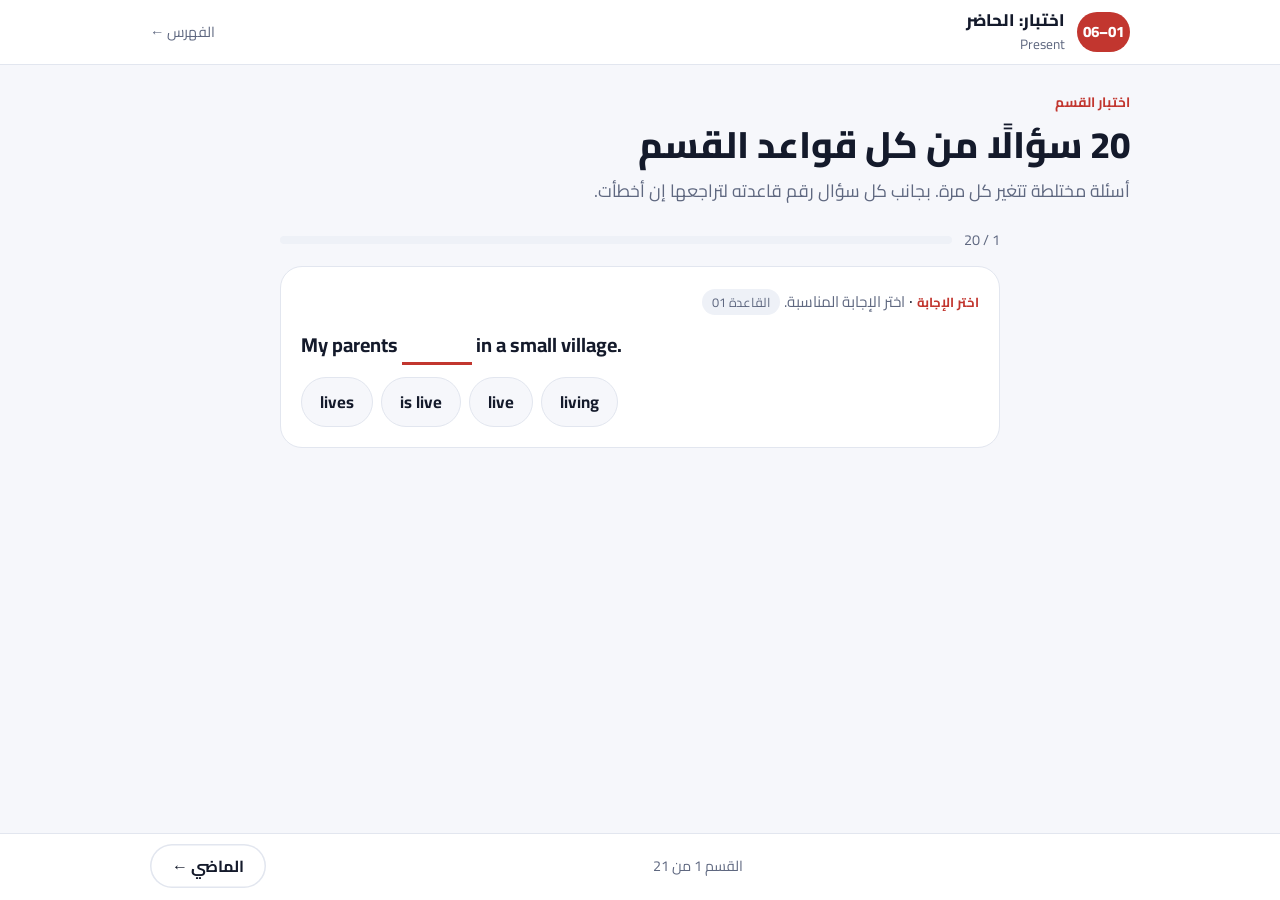
==== commit dea145f4: "Redesign: guided step-by-step lessons with Cairo font (lessons 1-36) Co-Authored-By: Claude Opus 5.5" ====
--- a/review.html
+++ b/review.html
@@ -6,15 +6,12 @@
 <title>اختبار القسم | قواعد الإنجليزية</title>
 <link rel="preconnect" href="https://fonts.googleapis.com">
 <link rel="preconnect" href="https://fonts.gstatic.com" crossorigin>
-<link rel="stylesheet" href="https://fonts.googleapis.com/css2?family=IBM+Plex+Mono:wght@400;500&family=IBM+Plex+Sans+Arabic:wght@400;500;600&family=Literata:opsz,wght@7..72,400;7..72,600&family=Reem+Kufi:wght@500;600;700&display=swap">
-<link rel="stylesheet" href="assets/style.css">
+<link rel="stylesheet" href="https://fonts.googleapis.com/css2?family=Cairo:wght@400;600;700;800&display=swap">
+<link rel="stylesheet" href="assets/site.css">
 <script src="data/catalog.js"></script>
-<script src="assets/diagrams.js"></script>
-<script src="assets/app.js"></script>
+<script src="assets/site.js"></script>
 </head>
 <body class="c-red">
-<main class="wrap" id="review-root">
-  <p>جارٍ تحضير الاختبار…</p>
-</main>
+<div id="review-root"><p style="padding:30px">جارٍ تحضير الاختبار…</p></div>
 </body>
 </html>
--- a/assets/site.css
+++ b/assets/site.css
@@ -0,0 +1,404 @@
+/* قواعد الإنجليزية: تصميم موحد للفهرس والدروس والاختبارات. خط Cairo من Google. */
+:root {
+  --bg: #f6f7fb;
+  --card: #ffffff;
+  --ink: #141a2b;
+  --muted: #5f6880;
+  --line: #e2e6ef;
+  --soft: #eef1f7;
+  --accent: #c2362f; --accent-soft: #fbe9e7;
+  --subj: #2563eb;  --subj-soft: #e3ecfe;
+  --verb: #15803d;  --verb-soft: #dcf3e4;
+  --end:  #ea580c;  --end-soft: #ffe8d9;
+  --be:   #7c3aed;  --be-soft: #efe7fe;
+  --neg:  #be123c;  --neg-soft: #ffe4ea;
+  --qw:   #b45309;  --qw-soft: #fdf0d5;
+  --ok: #15803d; --ok-soft: #dcf3e4;
+  --bad: #c62828; --bad-soft: #fde4e4;
+  --f: "Cairo", "Segoe UI", Tahoma, sans-serif;
+}
+.c-red    { --accent: #c2362f; --accent-soft: #fbe9e7; }
+.c-teal   { --accent: #0f766e; --accent-soft: #dcf2ef; }
+.c-purple { --accent: #4f46e5; --accent-soft: #e8e9fd; }
+.c-orange { --accent: #b45309; --accent-soft: #fbeedb; }
+.c-olive  { --accent: #4d7c0f; --accent-soft: #ecf5dc; }
+.c-blue   { --accent: #0369a1; --accent-soft: #e0f2fe; }
+
+@media (prefers-color-scheme: dark) {
+  :root:not([data-theme="light"]) {
+    --bg: #0e121a; --card: #171d29; --ink: #eef1f7; --muted: #9aa3b8; --line: #283043; --soft: #1f2636;
+    --subj: #7aa7ff; --subj-soft: #1c2b4a; --verb: #5ad18a; --verb-soft: #16352a;
+    --end: #ffa463; --end-soft: #3e2a1b; --be: #b994ff; --be-soft: #2c2347;
+    --neg: #ff7a98; --neg-soft: #3d1c26; --qw: #f5b74e; --qw-soft: #382a12;
+    --ok: #5ad18a; --ok-soft: #16352a; --bad: #ff8a80; --bad-soft: #3b2121;
+    color-scheme: dark;
+  }
+  :root:not([data-theme="light"]) .c-red    { --accent: #f2766c; --accent-soft: #3a2224; }
+  :root:not([data-theme="light"]) .c-teal   { --accent: #4fd1c5; --accent-soft: #15302e; }
+  :root:not([data-theme="light"]) .c-purple { --accent: #9198ff; --accent-soft: #23264a; }
+  :root:not([data-theme="light"]) .c-orange { --accent: #f5a524; --accent-soft: #382811; }
+  :root:not([data-theme="light"]) .c-olive  { --accent: #a3d65c; --accent-soft: #26321a; }
+  :root:not([data-theme="light"]) .c-blue   { --accent: #4cc3f5; --accent-soft: #132d3d; }
+}
+:root[data-theme="dark"] {
+  --bg: #0e121a; --card: #171d29; --ink: #eef1f7; --muted: #9aa3b8; --line: #283043; --soft: #1f2636;
+  --subj: #7aa7ff; --subj-soft: #1c2b4a; --verb: #5ad18a; --verb-soft: #16352a;
+  --end: #ffa463; --end-soft: #3e2a1b; --be: #b994ff; --be-soft: #2c2347;
+  --neg: #ff7a98; --neg-soft: #3d1c26; --qw: #f5b74e; --qw-soft: #382a12;
+  --ok: #5ad18a; --ok-soft: #16352a; --bad: #ff8a80; --bad-soft: #3b2121;
+  color-scheme: dark;
+}
+:root[data-theme="dark"] .c-red    { --accent: #f2766c; --accent-soft: #3a2224; }
+:root[data-theme="dark"] .c-teal   { --accent: #4fd1c5; --accent-soft: #15302e; }
+:root[data-theme="dark"] .c-purple { --accent: #9198ff; --accent-soft: #23264a; }
+:root[data-theme="dark"] .c-orange { --accent: #f5a524; --accent-soft: #382811; }
+:root[data-theme="dark"] .c-olive  { --accent: #a3d65c; --accent-soft: #26321a; }
+:root[data-theme="dark"] .c-blue   { --accent: #4cc3f5; --accent-soft: #132d3d; }
+
+* { box-sizing: border-box; }
+html, body { height: 100%; }
+body { margin: 0; background: var(--bg); color: var(--ink); font-family: var(--f); font-size: 17px; line-height: 1.7; }
+button, input { font-family: inherit; }
+a { color: var(--accent); }
+:focus-visible { outline: 3px solid var(--accent); outline-offset: 2px; border-radius: 8px; }
+.en { direction: ltr; unicode-bidi: isolate; }
+.nw { white-space: nowrap; }
+b, strong { font-weight: 800; }
+
+/* ================= إطار الدرس ================= */
+.app { height: 100%; display: grid; grid-template-rows: auto 1fr auto; }
+.top {
+  padding-top: max(10px, env(safe-area-inset-top, 0px)); padding-bottom: 10px;
+  padding-left: max(16px, env(safe-area-inset-left, 0px)); padding-right: max(16px, env(safe-area-inset-right, 0px));
+  background: var(--card); border-bottom: 1px solid var(--line);
+}
+.top-in { max-width: 980px; margin: 0 auto; display: grid; gap: 8px; }
+.top-row { display: flex; align-items: center; gap: 12px; }
+.badge { flex: none; min-width: 40px; height: 40px; padding: 0 6px; border-radius: 99px; background: var(--accent); color: #fff; display: grid; place-items: center; font-weight: 800; font-size: .95rem; }
+.ttl { min-width: 0; line-height: 1.3; }
+.ttl b { display: block; font-size: 1.05rem; }
+.ttl span { font-size: .85rem; color: var(--muted); }
+.home { margin-inline-start: auto; color: var(--muted); text-decoration: none; font-size: .9rem; white-space: nowrap; }
+.steps { display: flex; gap: 5px; }
+.steps button { flex: 1; height: 7px; border: 0; padding: 0; border-radius: 99px; background: var(--soft); cursor: pointer; }
+.steps button.done { background: color-mix(in srgb, var(--accent) 45%, var(--soft)); }
+.steps button.cur { background: var(--accent); }
+
+.stage { overflow: hidden auto; position: relative;
+  padding-left: max(16px, env(safe-area-inset-left, 0px)); padding-right: max(16px, env(safe-area-inset-right, 0px)); }
+.screen { max-width: 980px; margin: 0 auto; padding-block: 26px 34px; display: none; }
+.screen.on { display: grid; gap: 22px; align-content: start; animation: in-next .35s ease both; }
+.screen.on.back { animation-name: in-prev; }
+@keyframes in-next { from { opacity: 0; transform: translateX(-36px); } to { opacity: 1; transform: none; } }
+@keyframes in-prev { from { opacity: 0; transform: translateX(36px); } to { opacity: 1; transform: none; } }
+@media (prefers-reduced-motion: reduce) { .screen.on { animation: none; } }
+
+.kicker { font-size: .85rem; font-weight: 700; color: var(--accent); }
+h1 { font-size: clamp(1.55rem, 4.2vw, 2.3rem); line-height: 1.35; margin: 0; font-weight: 800; text-wrap: balance; }
+h2 { font-size: 1.12rem; margin: 0; font-weight: 700; line-height: 1.5; }
+h1 em, h2 em { font-style: normal; color: var(--accent); }
+.lead { font-size: 1.1rem; color: var(--muted); max-width: 62ch; margin: 0; }
+.head { display: grid; gap: 6px; }
+
+/* شرح المبدأ قبل التطبيق */
+.explain { display: grid; gap: 10px; max-width: 70ch; }
+.explain p { margin: 0; font-size: 1.07rem; padding-inline-start: 18px; position: relative; }
+.explain p::before { content: ""; position: absolute; inset-inline-start: 0; top: .72em; width: 7px; height: 7px; border-radius: 50%; background: var(--accent); }
+
+.bot {
+  padding-top: 10px; padding-bottom: max(12px, env(safe-area-inset-bottom, 0px));
+  padding-left: max(16px, env(safe-area-inset-left, 0px)); padding-right: max(16px, env(safe-area-inset-right, 0px));
+  background: var(--card); border-top: 1px solid var(--line);
+}
+.bot-in { max-width: 980px; margin: 0 auto; display: flex; align-items: center; justify-content: space-between; gap: 10px; }
+.btn { border: 0; border-radius: 99px; padding: 10px 22px; font-size: 1rem; font-weight: 700; cursor: pointer; background: var(--accent); color: #fff; text-decoration: none; display: inline-flex; align-items: center; justify-content: center; gap: 8px; line-height: 1.5; }
+.btn.ghost { background: transparent; color: var(--ink); box-shadow: inset 0 0 0 1.5px var(--line); }
+.btn:disabled { opacity: .35; cursor: default; }
+.btn.big { padding: 13px 28px; font-size: 1.08rem; }
+.count { font-size: .9rem; color: var(--muted); font-variant-numeric: tabular-nums; text-align: center; }
+
+/* ================= لبنات الشرح ================= */
+.card { background: var(--card); border: 1px solid var(--line); border-radius: 22px; padding: 20px; min-width: 0; }
+.grid3 { display: grid; grid-template-columns: repeat(3, minmax(0, 1fr)); gap: 14px; }
+.grid2 { display: grid; grid-template-columns: repeat(2, minmax(0, 1fr)); gap: 14px; }
+.grid4 { display: grid; grid-template-columns: repeat(4, minmax(0, 1fr)); gap: 14px; }
+@media (max-width: 900px) { .grid4 { grid-template-columns: repeat(2, minmax(0, 1fr)); } }
+@media (max-width: 760px) { .grid3, .grid2 { grid-template-columns: 1fr; } }
+@media (max-width: 480px) { .grid4 { grid-template-columns: 1fr; } }
+.cap { font-size: .92rem; color: var(--muted); }
+
+/* ألوان أجزاء الجملة */
+.blk { display: inline-block; padding: 3px 13px; border-radius: 12px; font-weight: 800; }
+.b-s { background: var(--subj-soft); color: var(--subj); }
+.b-v { background: var(--verb-soft); color: var(--verb); }
+.b-a { background: var(--be-soft); color: var(--be); }
+.b-n { background: var(--neg-soft); color: var(--neg); }
+.b-q { background: var(--qw-soft); color: var(--qw); }
+.b-k { background: var(--accent-soft); color: var(--accent); }
+.b-o { background: var(--soft); color: var(--ink); }
+.b-x { color: var(--muted); font-weight: 700; }
+.b-e { color: var(--end); background: var(--end-soft); border-radius: 5px; padding: 0 1px; font-weight: 800; }
+.b-d { color: var(--bad); text-decoration: line-through; text-decoration-thickness: 2px; }
+.t-s { color: var(--subj); font-weight: 800; } .t-v { color: var(--verb); font-weight: 800; }
+.t-a { color: var(--be); font-weight: 800; } .t-n { color: var(--neg); font-weight: 800; }
+.t-q { color: var(--qw); font-weight: 800; } .t-k { color: var(--accent); font-weight: 800; }
+.t-o { font-weight: 800; text-decoration: underline; text-decoration-color: var(--muted); text-underline-offset: 4px; }
+.t-x { color: var(--muted); }
+.plus { color: var(--muted); font-weight: 400; font-size: .75em; padding: 0 2px; }
+.arrow { color: var(--muted); margin: 0 6px; }
+.x { color: var(--bad); text-decoration: line-through; text-decoration-thickness: 2px; }
+.v { color: var(--ok); }
+
+/* الجملة الكبيرة */
+.sentence { direction: ltr; display: flex; flex-wrap: wrap; align-items: center; justify-content: center; gap: 8px 10px; font-size: clamp(1.35rem, 4.6vw, 2.1rem); font-weight: 800; padding: 18px 6px; min-height: 96px; text-align: center; }
+.sentence .blk { padding: 5px 16px; border-radius: 16px; }
+.pop { display: inline-block; animation: pop .35s ease both; }
+@keyframes pop { from { transform: scale(0); } to { transform: scale(1); } }
+
+/* الخط الزمني */
+.tl { direction: ltr; padding: 0 8px; position: relative; }
+.tl-area { position: relative; margin: 0 6px; }
+.tl-line { position: absolute; left: 0; right: 0; height: 4px; background: var(--ink); border-radius: 2px; }
+.tl-line::after { content: ""; position: absolute; right: -8px; top: -6px; border: 8px solid transparent; border-left-color: var(--ink); border-right: 0; }
+.tl-now { position: absolute; width: 2px; margin-left: -1px; background: repeating-linear-gradient(var(--muted) 0 5px, transparent 5px 10px); }
+.tl-dot { position: absolute; width: 16px; height: 16px; margin: -6px 0 0 -8px; border-radius: 50%; box-shadow: 0 0 0 4px var(--card); animation: pop .4s ease both; }
+.tl-x { position: absolute; margin: -13px 0 0 -9px; font-weight: 800; font-size: 1.3rem; line-height: 1; color: var(--bad); }
+.tl-band { position: absolute; height: 14px; border-radius: 99px; }
+.tl-band.wave { background-image: repeating-linear-gradient(-45deg, rgba(255,255,255,.35) 0 6px, transparent 6px 12px) !important; }
+.tl-arrow { position: absolute; height: 4px; border-radius: 2px; }
+.tl-arrow::after { content: ""; position: absolute; right: -9px; top: -6px; border: 8px solid transparent; border-left-color: inherit; border-right: 0; }
+.tl-tag { position: absolute; font-size: .9rem; font-weight: 700; white-space: nowrap; transform: translateX(-50%); line-height: 1.3; background: var(--card); padding: 0 6px; border-radius: 6px; }
+.tl-labels { display: flex; justify-content: space-between; font-size: .88rem; color: var(--muted); direction: rtl; padding-top: 8px; }
+.tl-labels b { color: var(--accent); }
+.legend2 { display: flex; flex-wrap: wrap; gap: 8px 22px; font-size: .95rem; }
+.legend2 span { display: inline-flex; align-items: center; gap: 8px; }
+.sw { width: 26px; height: 12px; border-radius: 99px; display: inline-block; flex: none; }
+
+/* بطاقات الحالات */
+.use { display: grid; gap: 8px; align-content: start; text-align: center; justify-items: center; }
+.ico { width: 60px; height: 60px; border-radius: 50%; display: grid; place-items: center; background: var(--accent-soft); color: var(--accent); }
+.ico svg { width: 30px; height: 30px; }
+.use .ex { font-size: 1.12rem; font-weight: 700; }
+.use .ar, .ar2 { color: var(--muted); font-size: .92rem; }
+.tags { display: flex; flex-wrap: wrap; gap: 6px; justify-content: center; }
+.tag { font-size: .85rem; background: var(--soft); border-radius: 99px; padding: 1px 10px; }
+
+/* أزرار الاختيار */
+.pick { display: flex; flex-wrap: wrap; gap: 8px; justify-content: center; }
+.pick button { border: 0; background: var(--soft); color: var(--ink); border-radius: 99px; padding: 6px 16px; font-size: 1rem; font-weight: 700; cursor: pointer; }
+.pick button[aria-pressed="true"] { background: var(--accent); color: #fff; }
+.pick .lab { width: 100%; text-align: center; font-size: .85rem; color: var(--muted); font-weight: 700; }
+.bnote { text-align: center; color: var(--ink); font-size: 1rem; min-height: 1.5em; }
+.groups { display: grid; grid-template-columns: repeat(auto-fit, minmax(170px, 1fr)); gap: 12px; margin-top: 6px; }
+.grp { border-radius: 18px; padding: 12px; text-align: center; border: 2px dashed var(--line); transition: border-color .2s, background .2s; }
+.grp.lit { border-style: solid; border-color: var(--accent); background: var(--accent-soft); }
+.grp .who { font-weight: 800; }
+.grp .sub { font-size: .85rem; color: var(--muted); }
+.grp .res { direction: ltr; font-size: 1.2rem; font-weight: 800; }
+
+/* الصيغة */
+.formula { display: grid; gap: 12px; }
+.f-row { display: grid; gap: 6px; }
+.f-row .lab { font-size: .88rem; color: var(--muted); font-weight: 700; }
+.f-row .parts { direction: ltr; display: flex; flex-wrap: wrap; align-items: center; gap: 6px; font-size: 1.15rem; font-weight: 800; }
+.f-row + .f-row { border-top: 1px solid var(--line); padding-top: 12px; }
+
+/* المقارنة */
+.cmp { display: grid; gap: 10px; align-content: start; border-top: 6px solid var(--cc, var(--accent)); }
+.cmp h2 { color: var(--cc, var(--accent)); }
+.cmp .lines { display: grid; gap: 6px; }
+.line { direction: ltr; font-weight: 700; font-size: 1.1rem; }
+.cmp .txt { font-size: .98rem; }
+.vs { display: grid; place-items: center; font-weight: 800; color: var(--muted); }
+
+/* الربط بالأسهم */
+.map { display: grid; gap: 8px; align-content: start; }
+.map-row { display: grid; grid-template-columns: minmax(0,1fr) 46px minmax(0,1fr); align-items: center; gap: 10px; direction: ltr; }
+.map-row .l { text-align: right; font-weight: 700; color: var(--subj); }
+.map-row .r { font-weight: 800; justify-self: start; }
+.map-row .ar2 { height: 2px; background: var(--muted); position: relative; }
+.map-row .ar2::after { content: ""; position: absolute; right: -2px; top: -5px; border: 6px solid transparent; border-left-color: var(--muted); border-right: 0; }
+.map .r.blk { padding: 2px 12px; }
+
+/* قواعد الكتابة */
+.rule { text-align: center; display: grid; gap: 8px; align-content: start; transition: transform .2s, box-shadow .2s; }
+.rule.lit { box-shadow: 0 0 0 3px var(--end); transform: translateY(-3px); }
+.rule .cond { font-size: .95rem; color: var(--muted); }
+.rule .sym { font-size: 1.6rem; font-weight: 800; color: var(--end); direction: ltr; }
+.rule .pair { direction: ltr; font-size: 1.08rem; font-weight: 700; }
+.result { direction: ltr; text-align: center; font-size: clamp(1.4rem, 5vw, 2rem); font-weight: 800; min-height: 1.6em; }
+
+/* السلّم */
+.scale { direction: ltr; padding: 52px 22px 54px; }
+.scale-track { position: relative; height: 12px; border-radius: 99px; background: linear-gradient(90deg, var(--soft), var(--accent)); }
+.fq { position: absolute; top: 50%; transform: translate(-50%, -50%); width: 18px; height: 18px; border-radius: 50%; background: var(--card); border: 3px solid var(--accent); cursor: pointer; padding: 0; }
+.fq span { position: absolute; left: 50%; transform: translateX(-50%); white-space: nowrap; font-size: .92rem; font-weight: 700; color: var(--ink); line-height: 1.3; }
+.fq.up span { bottom: 22px; } .fq.dn span { top: 22px; }
+.fq span small { display: block; direction: rtl; text-align: center; font-weight: 400; color: var(--muted); font-size: .76rem; }
+.fq[aria-pressed="true"] { background: var(--accent); box-shadow: 0 0 0 5px var(--accent-soft); }
+.fq[aria-pressed="true"] span { color: var(--accent); }
+.slot { display: inline-block; min-width: 3em; border-bottom: 3px solid var(--accent); color: var(--accent); text-align: center; }
+.sc-lines { display: grid; gap: 10px; }
+.sc-lines .s { direction: ltr; font-size: clamp(1.15rem, 4vw, 1.5rem); font-weight: 800; text-align: center; }
+
+/* الأمثلة */
+.exs { display: grid; gap: 4px; }
+.exi { display: grid; gap: 2px; padding: 10px 0; }
+.exi + .exi { border-top: 1px solid var(--line); }
+.exi .s { direction: ltr; font-size: 1.15rem; font-weight: 700; }
+.exi .ar2 { font-size: .93rem; }
+
+/* خطأ ← صواب */
+.fixes { display: grid; gap: 10px; }
+.fixi { display: grid; gap: 4px; text-align: center; }
+.fixi .w { direction: ltr; display: flex; flex-wrap: wrap; justify-content: center; align-items: center; gap: 6px 14px; font-size: 1.15rem; font-weight: 700; }
+.fixi + .fixi { border-top: 1px solid var(--line); padding-top: 10px; }
+
+/* الجدول */
+.tbl-wrap { overflow-x: auto; }
+.tbl { width: 100%; border-collapse: separate; border-spacing: 0; font-size: 1rem; }
+.tbl th { font-size: .88rem; color: var(--muted); font-weight: 700; text-align: start; padding: 8px 10px; border-bottom: 2px solid var(--line); }
+.tbl td { padding: 9px 10px; border-bottom: 1px solid var(--line); vertical-align: top; }
+.tbl tr:last-child td { border-bottom: 0; }
+.tbl td.hl { background: var(--accent-soft); }
+
+/* ملاحظة */
+.note-box { border-radius: 18px; padding: 14px 18px; background: var(--accent-soft); display: grid; gap: 4px; }
+.note-box.warn { background: var(--bad-soft); }
+.note-box.tip { background: color-mix(in srgb, var(--subj) 10%, var(--card)); }
+.note-box .lab { font-size: .82rem; font-weight: 800; color: var(--accent); }
+.note-box.warn .lab { color: var(--bad); } .note-box.tip .lab { color: var(--subj); }
+
+/* التحويل */
+.trans { display: grid; gap: 6px; justify-items: center; text-align: center; }
+.trans .s { direction: ltr; font-size: clamp(1.15rem, 4vw, 1.5rem); font-weight: 800; }
+.trans .down { display: grid; justify-items: center; gap: 4px; color: var(--muted); font-size: .95rem; }
+.trans .down i { display: block; width: 2px; height: 22px; background: var(--muted); position: relative; }
+.trans .down i::after { content: ""; position: absolute; left: -5px; bottom: -4px; border: 6px solid transparent; border-top-color: var(--muted); border-bottom: 0; }
+.trans .chg { display: flex; flex-wrap: wrap; justify-content: center; gap: 6px; }
+.trans .chg span { background: var(--soft); border-radius: 99px; padding: 1px 12px; font-size: .9rem; color: var(--ink); }
+
+/* السلسلة */
+.chain { display: flex; flex-wrap: wrap; align-items: stretch; justify-content: center; gap: 8px; }
+.chain .ci { flex: 1 1 150px; max-width: 260px; display: grid; gap: 4px; align-content: start; text-align: center; padding: 14px; }
+.chain .ci .n { width: 28px; height: 28px; border-radius: 50%; background: var(--accent); color: #fff; font-weight: 800; display: grid; place-items: center; justify-self: center; font-size: .9rem; }
+.chain .ci .line { font-size: 1rem; }
+.chain .sep { display: grid; place-items: center; color: var(--muted); font-size: 1.4rem; font-weight: 800; }
+@media (max-width: 760px) {
+  .chain { flex-direction: column; align-items: stretch; gap: 4px; }
+  .chain .ci { max-width: none; flex: none; grid-template-columns: auto 1fr; column-gap: 12px; text-align: start; align-items: center; padding: 10px 14px; }
+  .chain .ci .n { grid-row: span 3; }
+  .chain .ci .line { text-align: left; }
+  .chain .sep { transform: rotate(-90deg); font-size: 1rem; line-height: 1; }
+}
+
+/* القرار */
+.decide { display: grid; gap: 12px; justify-items: center; }
+.decide .qbox { background: var(--accent); color: #fff; border-radius: 18px; padding: 10px 20px; font-weight: 800; text-align: center; max-width: 560px; }
+.decide .qbox .en { color: #fff; }
+.decide .br { display: grid; grid-template-columns: 1fr 1fr; gap: 14px; width: 100%; }
+@media (max-width: 560px) { .decide .br { grid-template-columns: 1fr; } }
+.decide .bx { display: grid; gap: 6px; align-content: start; text-align: center; border-top: 6px solid var(--cc); }
+.decide .bx .yn { font-weight: 800; color: var(--cc); }
+
+/* ================= البطاقات المقلوبة ================= */
+.flip { perspective: 900px; cursor: pointer; border: 0; padding: 0; background: none; text-align: center; color: inherit; display: grid; }
+.flip-in { display: grid; transition: transform .5s; transform-style: preserve-3d; }
+.flip.on .flip-in { transform: rotateY(180deg); }
+.face { grid-area: 1 / 1; backface-visibility: hidden; -webkit-backface-visibility: hidden; border-radius: 22px; padding: 18px; display: grid; align-content: center; gap: 6px; border: 1px solid var(--line); min-height: 140px; }
+.face.f { background: var(--bad-soft); }
+.face.b { background: var(--ok-soft); transform: rotateY(180deg); }
+.face .s { direction: ltr; font-size: 1.2rem; font-weight: 800; }
+.face .hint { font-size: .82rem; color: var(--muted); }
+.face .why { font-size: .92rem; color: var(--ink); }
+@media (prefers-reduced-motion: reduce) { .flip-in { transition: none; } }
+
+/* ================= الأسئلة ================= */
+.check { border-radius: 22px; padding: 16px 18px; background: var(--card); border: 2px dashed color-mix(in srgb, var(--accent) 40%, var(--line)); display: grid; gap: 10px; }
+.check .lab { font-size: .85rem; font-weight: 700; color: var(--accent); }
+.qtext { direction: ltr; font-size: 1.25rem; font-weight: 700; }
+.qtext.ar-q { direction: rtl; }
+.blank { display: inline-block; min-width: 3.5em; border-bottom: 3px solid var(--accent); }
+.opts { display: flex; flex-wrap: wrap; gap: 8px; direction: ltr; }
+.opt { border: 1.5px solid var(--line); background: var(--bg); color: var(--ink); border-radius: 99px; padding: 8px 18px; font-size: 1.05rem; font-weight: 700; cursor: pointer; text-align: left; }
+.opt.ok { background: var(--ok-soft); border-color: var(--ok); color: var(--ok); }
+.opt.no { background: var(--bad-soft); border-color: var(--bad); color: var(--bad); text-decoration: line-through; }
+.opt:disabled { cursor: default; }
+.fb { border-radius: 14px; padding: 10px 14px; font-size: .97rem; }
+.fb.ok { background: var(--ok-soft); } .fb.no { background: var(--bad-soft); }
+.fb b.st { display: block; }
+.fb.ok b.st { color: var(--ok); } .fb.no b.st { color: var(--bad); }
+.fb .model { direction: ltr; font-weight: 800; }
+.ansrow { display: flex; gap: 8px; direction: ltr; flex-wrap: wrap; }
+.ansrow input { flex: 1 1 220px; min-width: 0; font: 600 1.1rem var(--f); padding: 9px 16px; border-radius: 99px; border: 1.5px solid var(--line); background: var(--bg); color: var(--ink); }
+.quiz { max-width: 720px; width: 100%; justify-self: center; display: grid; gap: 14px; }
+.qcard { display: grid; gap: 12px; }
+.qhead { display: flex; align-items: center; gap: 12px; }
+.qbar { flex: 1; height: 8px; border-radius: 99px; background: var(--soft); overflow: hidden; }
+.qbar i { display: block; height: 100%; background: var(--accent); transition: width .3s; }
+.qtype { font-size: .82rem; font-weight: 700; color: var(--accent); }
+.qask { color: var(--muted); font-size: .95rem; }
+.qsrc { font-size: .8rem; background: var(--soft); border-radius: 99px; padding: 1px 10px; color: var(--muted); text-decoration: none; }
+.done-ring { display: grid; justify-items: center; gap: 10px; text-align: center; }
+.done-ring svg { width: 150px; height: 150px; }
+.wrong-list { display: flex; flex-wrap: wrap; gap: 6px; justify-content: center; }
+.wrong-list a { background: var(--bad-soft); color: var(--bad); border-radius: 99px; padding: 2px 12px; text-decoration: none; font-weight: 700; font-size: .9rem; }
+
+/* الخلاصة */
+.sum { display: grid; grid-template-columns: repeat(2, minmax(0, 1fr)); gap: 14px; }
+@media (max-width: 760px) { .sum { grid-template-columns: 1fr; } }
+.sum .card { display: grid; gap: 8px; align-content: start; }
+.sum h2 { color: var(--accent); }
+.ielts { background: color-mix(in srgb, var(--subj) 9%, var(--card)); display: grid; gap: 6px; }
+.ielts h2 { color: var(--subj); }
+.ielts p { margin: 0; }
+.actions { display: flex; flex-wrap: wrap; gap: 10px; }
+.note { font-size: .9rem; color: var(--muted); }
+.unit-nav { display: flex; justify-content: space-between; gap: 10px; flex-wrap: wrap; }
+.unit-nav a { text-decoration: none; color: var(--muted); font-size: .95rem; }
+.unit-nav a b { color: var(--ink); }
+
+/* ================= الفهرس ================= */
+.home-page { min-height: 100%; }
+.wrap { max-width: 1120px; margin: 0 auto; padding: 28px max(16px, env(safe-area-inset-right, 0px)) 40px max(16px, env(safe-area-inset-left, 0px)); }
+.hero { display: grid; grid-template-columns: 1fr auto; gap: 24px; align-items: center; background: var(--card); border: 1px solid var(--line); border-radius: 28px; padding: 28px; }
+@media (max-width: 720px) { .hero { grid-template-columns: 1fr; } }
+.hero h1 { font-size: clamp(1.8rem, 5vw, 2.6rem); }
+.hero .eyebrow { color: var(--accent); font-weight: 700; font-size: .9rem; margin: 0; }
+.hero .lead { margin: 6px 0 16px; }
+.hero-stats { display: flex; align-items: center; gap: 18px; }
+.hero-stats svg { width: 120px; height: 120px; }
+.stats { margin: 0; display: grid; gap: 4px; }
+.stats div { display: flex; gap: 10px; justify-content: space-between; min-width: 120px; }
+.stats dt { color: var(--muted); }
+.stats dd { margin: 0; font-weight: 800; font-variant-numeric: tabular-nums; }
+.legend { display: flex; flex-wrap: wrap; gap: 8px 20px; font-size: .9rem; color: var(--muted); margin: 18px 4px; }
+.legend span { display: inline-flex; align-items: center; gap: 6px; }
+.lg-dot { width: 12px; height: 12px; border-radius: 50%; display: inline-block; background: var(--soft); border: 2px solid var(--line); }
+.lg-dot.done { background: var(--ok); border-color: var(--ok); }
+.lg-dot.mid { background: var(--qw); border-color: var(--qw); }
+.star { color: #e0a100; font-size: .85em; margin-inline-start: 4px; }
+.sec-grid { display: grid; grid-template-columns: repeat(auto-fill, minmax(310px, 1fr)); gap: 16px; align-items: start; }
+.sec-card { background: var(--card); border: 1px solid var(--line); border-radius: 24px; padding: 18px; display: grid; gap: 12px; border-top: 6px solid var(--accent); }
+.sec-head { display: flex; gap: 12px; align-items: center; }
+.sec-head svg { width: 54px; height: 54px; flex: none; }
+.sec-head h2 { font-size: 1.15rem; }
+.sec-meta { font-size: .85rem; color: var(--muted); display: flex; gap: 10px; }
+.rules { list-style: none; margin: 0; padding: 0; display: grid; }
+.rules li a { display: grid; grid-template-columns: 34px 1fr auto; gap: 10px; align-items: center; padding: 7px 8px; border-radius: 12px; text-decoration: none; color: var(--ink); }
+.rules li a:hover { background: var(--soft); }
+.rules .num { font-weight: 800; color: var(--accent); font-variant-numeric: tabular-nums; font-size: .92rem; }
+.rules .nm { display: grid; line-height: 1.35; min-width: 0; }
+.rules .nm b { font-size: .98rem; font-weight: 700; }
+.rules .nm span { font-size: .8rem; color: var(--muted); direction: ltr; text-align: right; }
+.state { font-size: .8rem; font-weight: 800; border-radius: 99px; padding: 0 9px; min-width: 14px; min-height: 14px; }
+.state.todo { width: 12px; height: 12px; padding: 0; min-width: 0; min-height: 0; background: var(--soft); border: 2px solid var(--line); }
+.state.done { background: var(--ok-soft); color: var(--ok); }
+.state.mid { background: var(--qw-soft); color: var(--qw); }
+.review-link { text-decoration: none; font-weight: 700; font-size: .95rem; justify-self: start; background: var(--accent-soft); color: var(--accent); border-radius: 99px; padding: 5px 16px; }
+.foot { color: var(--muted); font-size: .85rem; text-align: center; margin-top: 26px; }
+#unit-root, #review-root { height: 100%; }
+[hidden] { display: none !important; }
+
+.bot .btn { white-space: nowrap; }
+@media (max-width: 480px) { .ct-t { display: none; } .bot .btn { padding: 10px 18px; } }
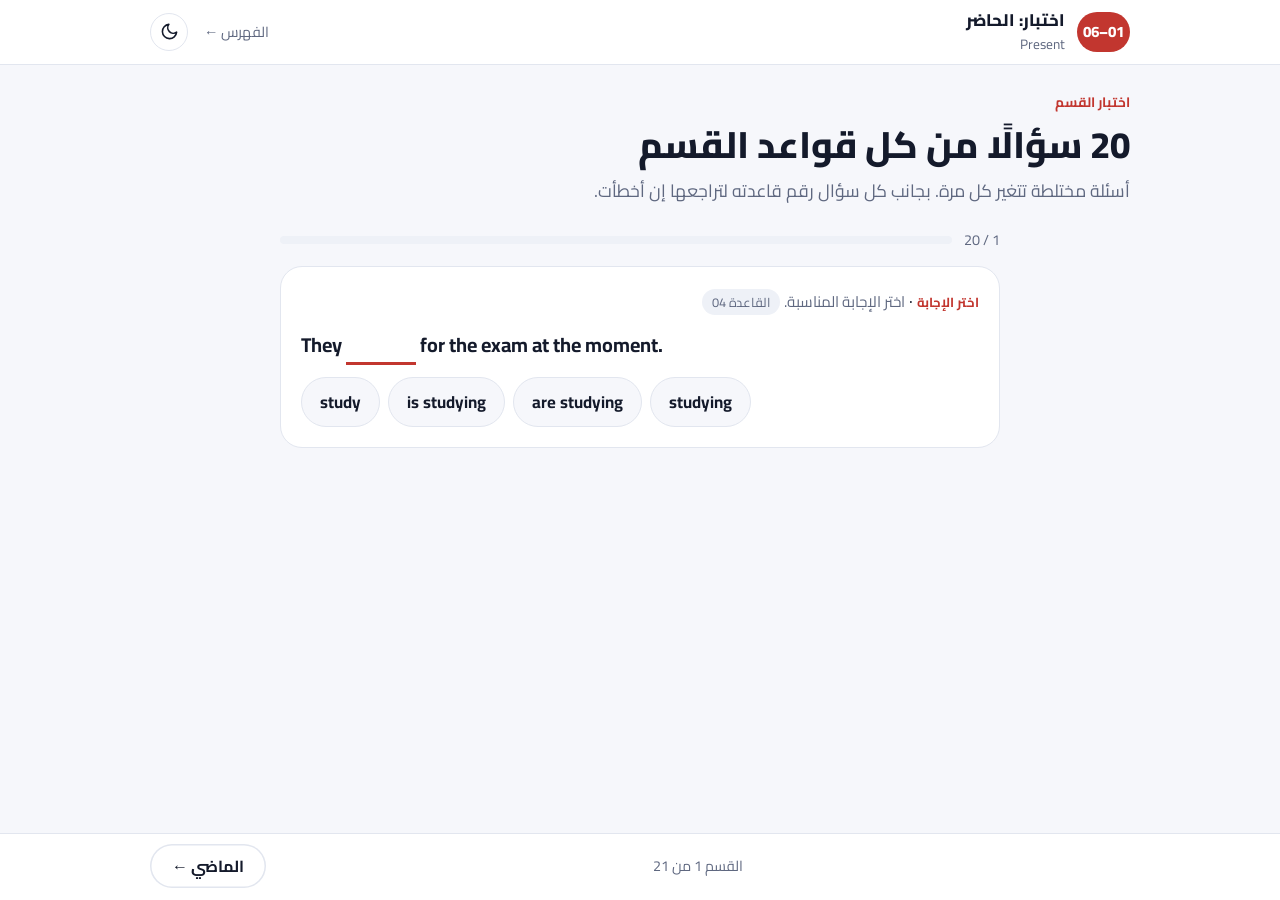
==== commit ad2101ef: "Add dark mode toggle Co-Authored-By: Claude Opus 5.5 <noreply@anthropic.com> Claude-Session: https:/" ====
--- a/review.html
+++ b/review.html
@@ -4,6 +4,7 @@
 <meta charset="utf-8">
 <meta name="viewport" content="width=device-width, initial-scale=1, viewport-fit=cover">
 <title>اختبار القسم | قواعد الإنجليزية</title>
+<script>try{var t=localStorage.getItem("grammar-theme");if(t)document.documentElement.setAttribute("data-theme",t)}catch(e){}</script>
 <link rel="preconnect" href="https://fonts.googleapis.com">
 <link rel="preconnect" href="https://fonts.gstatic.com" crossorigin>
 <link rel="stylesheet" href="https://fonts.googleapis.com/css2?family=Cairo:wght@400;600;700;800&display=swap">
--- a/assets/site.css
+++ b/assets/site.css
@@ -150,7 +150,7 @@
 .v { color: var(--ok); }
 
 /* الجملة الكبيرة */
-.sentence { direction: ltr; display: flex; flex-wrap: wrap; align-items: center; justify-content: center; gap: 8px 10px; font-size: clamp(1.35rem, 4.6vw, 2.1rem); font-weight: 800; padding: 18px 6px; min-height: 96px; text-align: center; }
+.sentence { direction: ltr; display: block; font-size: clamp(1.35rem, 4.6vw, 2.1rem); font-weight: 800; padding: 18px 6px; min-height: 96px; text-align: center; line-height: 2.05; }
 .sentence .blk { padding: 5px 16px; border-radius: 16px; }
 .pop { display: inline-block; animation: pop .35s ease both; }
 @keyframes pop { from { transform: scale(0); } to { transform: scale(1); } }
@@ -200,7 +200,7 @@
 .formula { display: grid; gap: 12px; }
 .f-row { display: grid; gap: 6px; }
 .f-row .lab { font-size: .88rem; color: var(--muted); font-weight: 700; }
-.f-row .parts { direction: ltr; display: flex; flex-wrap: wrap; align-items: center; gap: 6px; font-size: 1.15rem; font-weight: 800; }
+.f-row .parts { direction: ltr; text-align: left; font-size: 1.15rem; font-weight: 800; line-height: 2.1; }
 .f-row + .f-row { border-top: 1px solid var(--line); padding-top: 12px; }
 
 /* المقارنة */
@@ -402,3 +402,31 @@
 
 .bot .btn { white-space: nowrap; }
 @media (max-width: 480px) { .ct-t { display: none; } .bot .btn { padding: 10px 18px; } }
+@media (max-width: 760px) {
+  .rg { grid-template-columns: repeat(2, minmax(0, 1fr)) !important; gap: 10px; }
+  .rg .rule { padding: 14px 10px; gap: 4px; }
+  .rg .rule .sym { font-size: 1.3rem; }
+  .rg .rule .pair { font-size: .98rem; }
+}
+@media (max-width: 600px) {
+  .tbl thead { display: none; }
+  .tbl, .tbl tbody, .tbl tr, .tbl td { display: block; width: 100%; }
+  .tbl tr { padding: 10px 0; border-bottom: 1px solid var(--line); }
+  .tbl tr:last-child { border-bottom: 0; }
+  .tbl td { border: 0; padding: 3px 0; text-align: right !important; direction: rtl !important; display: flex; gap: 10px; align-items: baseline; }
+  .tbl td::before { content: attr(data-l); flex: none; min-width: 74px; font-size: .8rem; color: var(--muted); font-weight: 700; }
+  .tbl td:first-child { font-size: 1.05rem; font-weight: 800; }
+  .tbl td:first-child::before { display: none; }
+  .tbl td > span, .tbl td { unicode-bidi: plaintext; }
+  .tbl td.hl { background: none; color: var(--accent); }
+}
+.trans .s[dir="rtl"], .line[dir="rtl"], .exi .s[dir="rtl"], .sentence[dir="rtl"] { direction: rtl; }
+
+/* زر الوضع الليلي */
+.theme-btn { flex: none; width: 38px; height: 38px; border-radius: 50%; border: 1.5px solid var(--line); background: var(--card); color: var(--ink); display: grid; place-items: center; cursor: pointer; padding: 0; }
+.theme-btn svg { width: 19px; height: 19px; }
+.theme-btn:hover { border-color: var(--accent); color: var(--accent); }
+.top-row .home { margin-inline-start: auto; }
+.top-row .theme-btn { margin-inline-start: 4px; }
+.hero { position: relative; }
+#theme-slot { position: absolute; top: 16px; left: 16px; }
